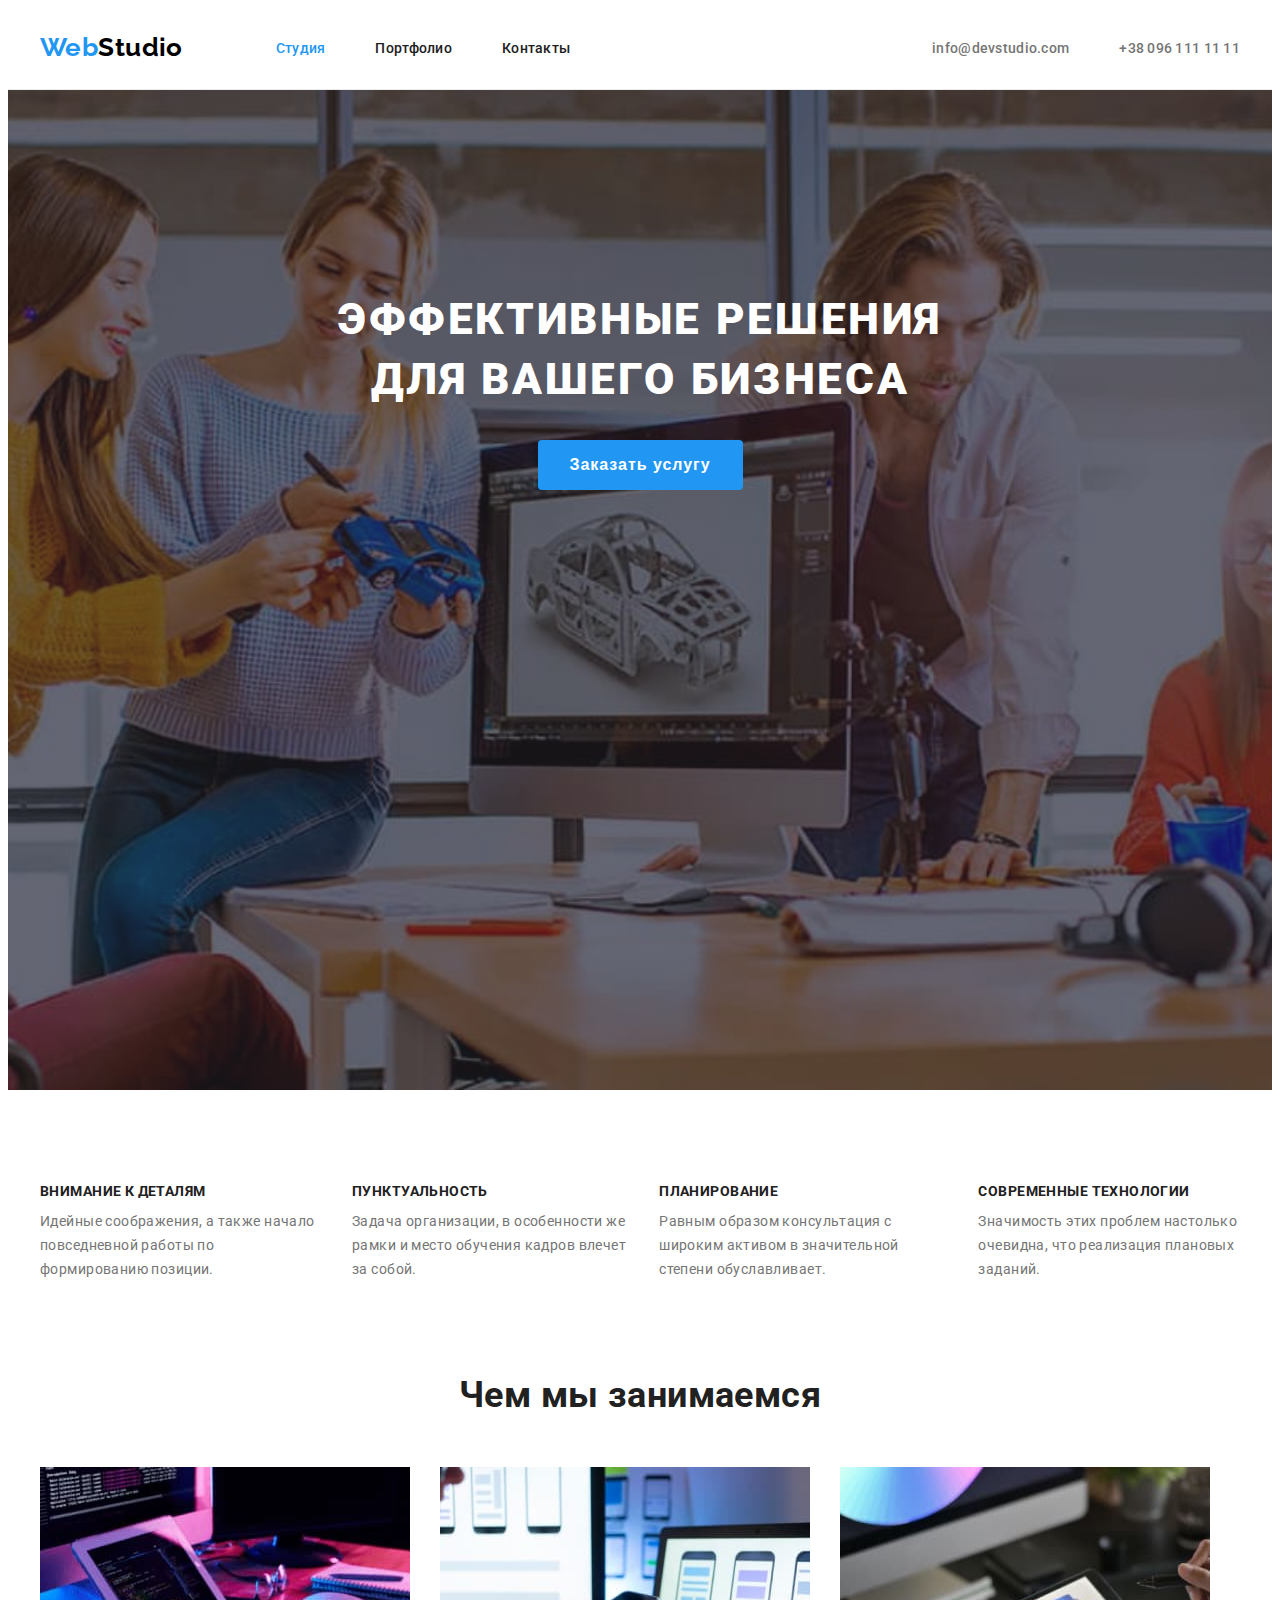
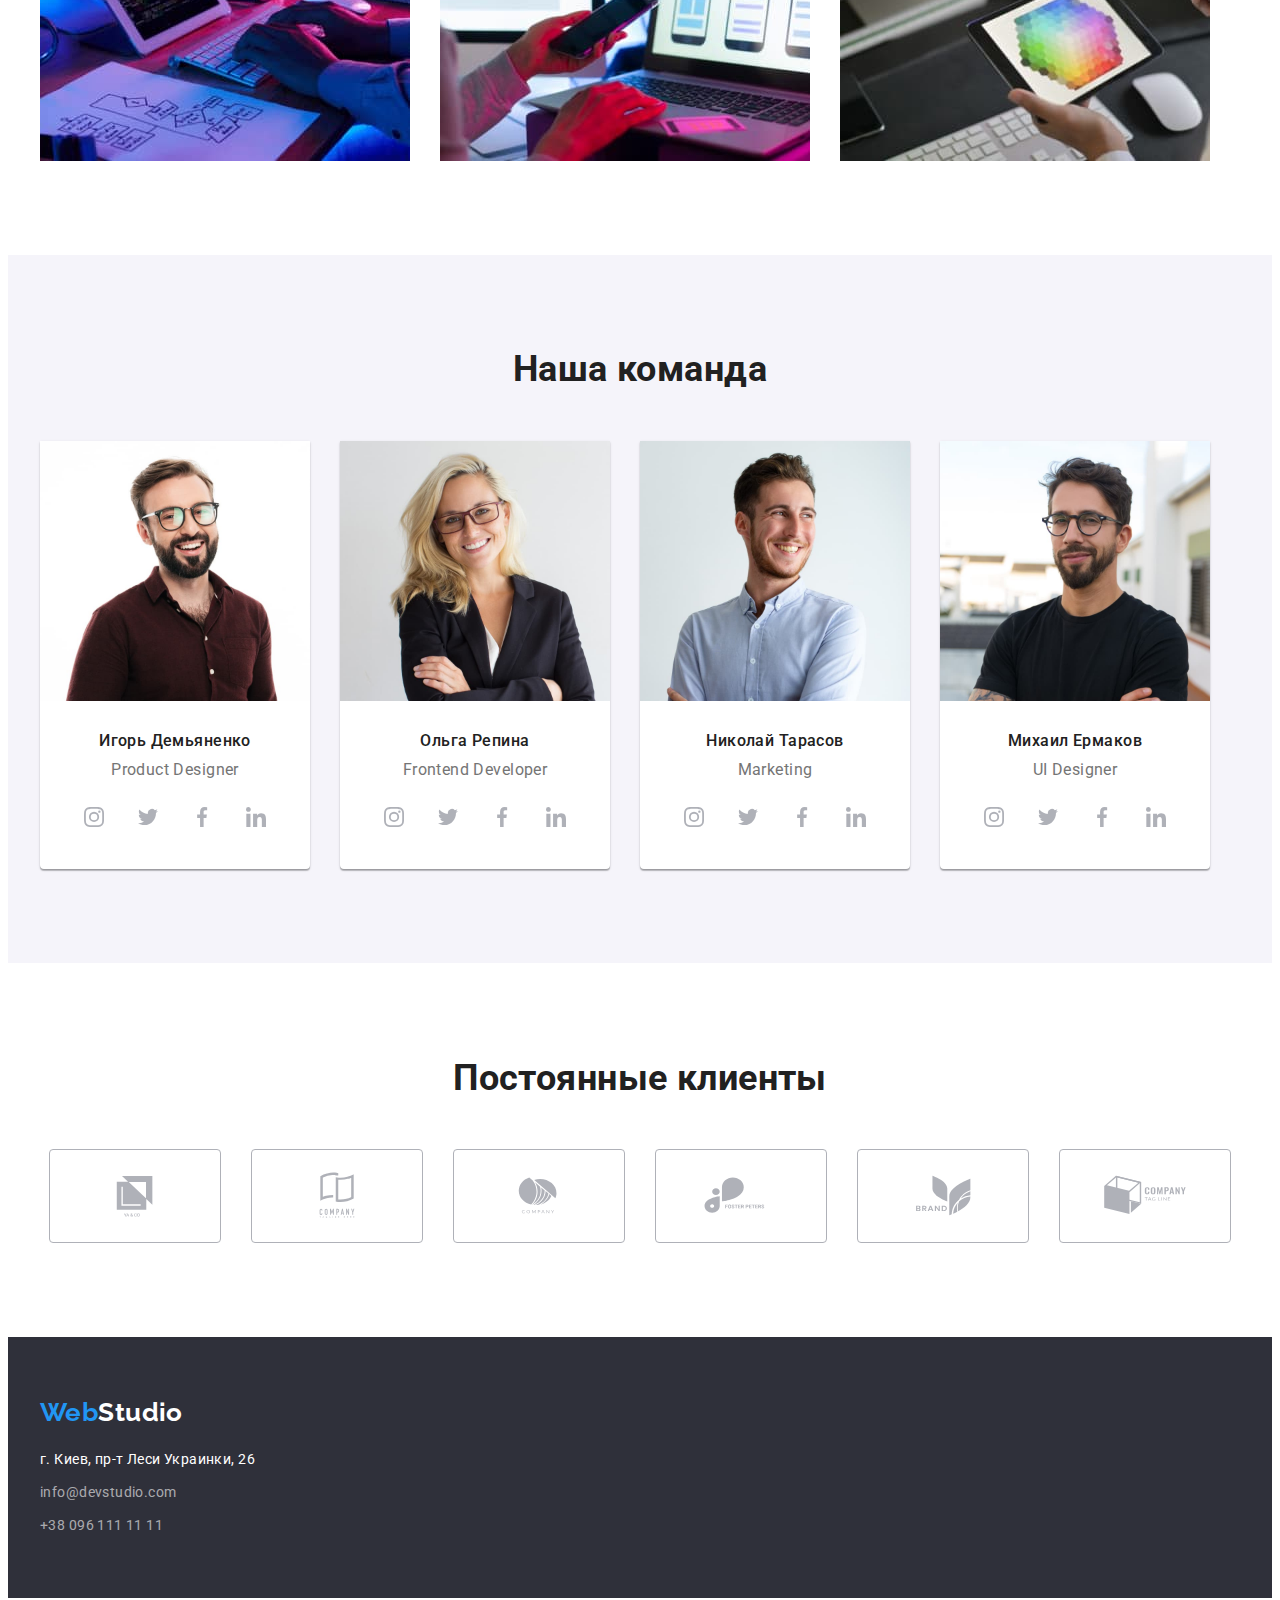
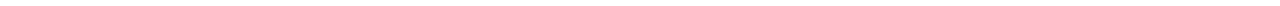
==== index.html @ 67df84fe "+clients" ====
<!DOCTYPE html>
<html lang="ru">
	<head>
		<meta charset="UTF-8" />
		<meta http-equiv="X-UA-Compatible" content="IE=edge" />
		<meta name="viewport" content="width=device-width, initial-scale=1.0" />
		<title>Студия</title>
		<link rel="preconnect" href="https://fonts.googleapis.com" />
		<link rel="preconnect" href="https://fonts.gstatic.com" crossorigin />
		<link
			href="https://fonts.googleapis.com/css2?family=Raleway:wght@700&family=Roboto:wght@400;500;700;900&display=swap"
			rel="stylesheet"
		/>
		<link
			rel="stylesheet"
			href="https://cdnjs.cloudflare.com/ajax/libs/modern-normalize/1.1.0/modern-normalize.min.css"
			integrity="sha512-wpPYUAdjBVSE4KJnH1VR1HeZfpl1ub8YT/NKx4PuQ5NmX2tKuGu6U/JRp5y+Y8XG2tV+wKQpNHVUX03MfMFn9Q=="
			crossorigin="anonymous"
			referrerpolicy="no-referrer"
		/>
		<link rel="stylesheet" href="./css/styles.css" />
	</head>
	<body>
		<!-- шапка -->
		<header class="page-header">
			<div class="container">
				<nav class="page-navigation">
					<a href="./index.html" class="logo" lang="en">Web<span class="color-black">Studio</span></a>
					<ul class="site-nav list">
						<li><a class="current" href="./index.html">Студия</a></li>
						<li><a href="./portfolio.html">Портфолио</a></li>
						<li><a href="">Контакты</a></li>
					</ul>
				</nav>
				<ul class="auth-nav list">
					<li class="header-mail"><a href="maito:info@devstudio.com">info@devstudio.com</a></li>
					<li class="header-tel"><a href="tel:+380961111111">+38 096 111 11 11</a></li>
				</ul>
			</div>
		</header>

		<main>
			<!-- герой -->
			<section class="banner">
				<div class="container">
					<h1 class="banner-title">Эффективные решения для вашего бизнеса</h1>
					<button type="button" class="main-button">Заказать услугу</button>
				</div>
			</section>
			<!-- особенности -->
			<section class="peculiarities">
				<div class="container">
					<h2 class="visually-hidden">Особенности</h2>
					<ul class="pec-list list">
						<li>
							<h3 class="pec-list-title">Внимание к деталям</h3>
							<p class="pec-list-text">
								Идейные соображения, а также начало повседневной работы по формированию позиции.
							</p>
						</li>
						<li>
							<h3 class="pec-list-title">Пунктуальность</h3>
							<p class="pec-list-text">
								Задача организации, в особенности же рамки и место обучения кадров влечет за собой.
							</p>
						</li>
						<li>
							<h3 class="pec-list-title">Планирование</h3>
							<p class="pec-list-text">
								Равным образом консультация с широким активом в значительной степени обуславливает.
							</p>
						</li>
						<li>
							<h3 class="pec-list-title">Современные технологии</h3>
							<p class="pec-list-text">Значимость этих проблем настолько очевидна, что реализация плановых заданий.</p>
						</li>
					</ul>
				</div>
			</section>
			<!-- чем мы занимаемся -->
			<section class="doing">
				<div class="container">
					<h2 class="doing-title">Чем мы занимаемся</h2>
					<ul class="doig-list list">
						<li>
							<img src="./images/box1.jpg" alt="написание кода" width="370" />
						</li>
						<li>
							<img src="./images/box2.jpg" alt="адаптивный дизайн" width="370" />
						</li>
						<li>
							<img src="./images/box3.jpg" alt="цветовая палитра" width="370" />
						</li>
					</ul>
				</div>
			</section>
			<!-- наша команда -->
			<section class="team section">
				<div class="container">
					<h2 class="team-title">Наша команда</h2>
					<ul class="team-list list">
						<li class="team-card">
							<img class="team-photo" src="./images/photo1.jpg" alt="Игорь Демьяненко" width="270" height="260" />
							<div class="team-desk">
								<h3 class="card-title">Игорь Демьяненко</h3>
								<p class="card-text" lang="en">Product Designer</p>
								<ul class="team-contacts list">
									<li class="team-contacts-item">
										<a href="" class="team-contacts-link link">
											<svg class="team-contacts-icon" width="20" height="20">
												<use href="./images/symbol-defs.svg#icon-instagram"></use>
											</svg>
										</a>
									</li>
									<li class="team-contacts-item">
										<a href="" class="team-contacts-link link">
											<svg class="team-contacts-icon" width="20" height="20">
												<use href="./images/symbol-defs.svg#icon-twitter"></use>
											</svg>
										</a>
									</li>
									<li class="team-contacts-item">
										<a href="" class="team-contacts-link link">
											<svg class="team-contacts-icon" width="20" height="20">
												<use href="./images/symbol-defs.svg#icon-facebook"></use>
											</svg>
										</a>
									</li>
									<li class="team-contacts-item">
										<a href="" class="team-contacts-link link">
											<svg class="team-contacts-icon" width="20" height="20">
												<use href="./images/symbol-defs.svg#icon-linkedin"></use>
											</svg>
										</a>
									</li>
								</ul>
							</div>
						</li>
						<li class="team-card">
							<img class="team-photo" src="./images/photo2.jpg" alt="Ольга Репина" width="270" height="260" />
							<div class="team-desk">
								<h3 class="card-title">Ольга Репина</h3>
								<p class="card-text" lang="en">Frontend Developer</p>
								<ul class="team-contacts list">
									<li class="team-contacts-item">
										<a href="" class="team-contacts-link link">
											<svg class="team-contacts-icon" width="20" height="20">
												<use href="./images/symbol-defs.svg#icon-instagram"></use>
											</svg>
										</a>
									</li>
									<li class="team-contacts-item">
										<a href="" class="team-contacts-link link">
											<svg class="team-contacts-icon" width="20" height="20">
												<use href="./images/symbol-defs.svg#icon-twitter"></use>
											</svg>
										</a>
									</li>
									<li class="team-contacts-item">
										<a href="" class="team-contacts-link link">
											<svg class="team-contacts-icon" width="20" height="20">
												<use href="./images/symbol-defs.svg#icon-facebook"></use>
											</svg>
										</a>
									</li>
									<li class="team-contacts-item">
										<a href="" class="team-contacts-link link">
											<svg class="team-contacts-icon" width="20" height="20">
												<use href="./images/symbol-defs.svg#icon-linkedin"></use>
											</svg>
										</a>
									</li>
								</ul>
							</div>
						</li>
						<li class="team-card">
							<img class="team-photo" src="./images/photo3.jpg" alt="Николай Тарасов" width="270" height="260" />
							<div class="team-desk">
								<h3 class="card-title">Николай Тарасов</h3>
								<p class="card-text" lang="en">Marketing</p>
								<ul class="team-contacts list">
									<li class="team-contacts-item">
										<a href="" class="team-contacts-link link">
											<svg class="team-contacts-icon" width="20" height="20">
												<use href="./images/symbol-defs.svg#icon-instagram"></use>
											</svg>
										</a>
									</li>
									<li class="team-contacts-item">
										<a href="" class="team-contacts-link link">
											<svg class="team-contacts-icon" width="20" height="20">
												<use href="./images/symbol-defs.svg#icon-twitter"></use>
											</svg>
										</a>
									</li>
									<li class="team-contacts-item">
										<a href="" class="team-contacts-link link">
											<svg class="team-contacts-icon" width="20" height="20">
												<use href="./images/symbol-defs.svg#icon-facebook"></use>
											</svg>
										</a>
									</li>
									<li class="team-contacts-item">
										<a href="" class="team-contacts-link link">
											<svg class="team-contacts-icon" width="20" height="20">
												<use href="./images/symbol-defs.svg#icon-linkedin"></use>
											</svg>
										</a>
									</li>
								</ul>
							</div>
						</li>
						<li class="team-card">
							<img class="team-photo" src="./images/photo4.jpg" alt="Михаил Ермаков" width="270" height="260" />
							<div class="team-desk">
								<h3 class="card-title">Михаил Ермаков</h3>
								<p class="card-text" lang="en">UI Designer</p>
								<ul class="team-contacts list">
									<li class="team-contacts-item">
										<a href="" class="team-contacts-link link">
											<svg class="team-contacts-icon" width="20" height="20">
												<use href="./images/symbol-defs.svg#icon-instagram"></use>
											</svg>
										</a>
									</li>
									<li class="team-contacts-item">
										<a href="" class="team-contacts-link link">
											<svg class="team-contacts-icon" width="20" height="20">
												<use href="./images/symbol-defs.svg#icon-twitter"></use>
											</svg>
										</a>
									</li>
									<li class="team-contacts-item">
										<a href="" class="team-contacts-link link">
											<svg class="team-contacts-icon" width="20" height="20">
												<use href="./images/symbol-defs.svg#icon-facebook"></use>
											</svg>
										</a>
									</li>
									<li class="team-contacts-item">
										<a href="" class="team-contacts-link link">
											<svg class="team-contacts-icon" width="20" height="20">
												<use href="./images/symbol-defs.svg#icon-linkedin"></use>
											</svg>
										</a>
									</li>
								</ul>
							</div>
						</li>
					</ul>
				</div>
			</section>
			<!-- -------------------ПОСТОЯННЫЕ КЛИЕНТЫ------------ -->
			<section class="clients section">
				<div class="container">
					<h2 class="clients-title">Постоянные клиенты</h2>
					<ul class="clients-list list">
						<li class="clients-list-item">
							<a href="" class="clients-logo-link link">
								<svg class="clients-logo-icon" width="170" height="92">
									<use href="./images/symbol-defs.svg#icon-Logo-1"></use>
								</svg>
							</a>
						</li>
						<li class="clients-list-item">
							<a href="" class="clients-logo-link link">
								<svg class="clients-logo-icon" width="170" height="92">
									<use href="./images/symbol-defs.svg#icon-Logo-2"></use>
								</svg>
							</a>
						</li>
						<li class="clients-list-item">
							<a href="" class="clients-logo-link link">
								<svg class="clients-logo-icon" width="170" height="92">
									<use href="./images/symbol-defs.svg#icon-Logo-3"></use>
								</svg>
							</a>
						</li>
						<li class="clients-list-item">
							<a href="" class="clients-logo-link link">
								<svg class="clients-logo-icon" width="170" height="92">
									<use href="./images/symbol-defs.svg#icon-Logo-4"></use>
								</svg>
							</a>
						</li>
						<li class="clients-list-item">
							<a href="" class="clients-logo-link link">
								<svg class="clients-logo-icon" width="170" height="92">
									<use href="./images/symbol-defs.svg#icon-Logo-5"></use>
								</svg>
							</a>
						</li>
						<li class="clients-list-item">
							<a href="" class="clients-logo-link link">
								<svg class="clients-logo-icon" width="170" height="92">
									<use href="./images/symbol-defs.svg#icon-Logo-6"></use>
								</svg>
							</a>
						</li>
					</ul>
				</div>
			</section>
		</main>
		<!-- футер -->
		<footer class="footer">
			<div class="container">
				<a href="./index.html" class="logo-footer" lang="en">Web<span class="color-white">Studio</span></a>
				<address class="adress">
					<ul class="adress-list list">
						<li class="adress-item">
							<a
								class="adr"
								href="https://goo.gl/maps/PPRMC6hqxbuYSdS69"
								target="_blank"
								rel="noreferrer noopener nofollow"
								>г. Киев, пр-т Леси Украинки, 26</a
							>
						</li>
						<li class="adress-item"><a class="mail" href="maito:info@devstudio.com">info@devstudio.com</a></li>
						<li class="adress-item"><a class="tel" href="tel:+380961111111">+38 096 111 11 11</a></li>
					</ul>
				</address>
			</div>
		</footer>
	</body>
</html>
---- css/styles.css ----
:root {
	--main-title-color: #fff;
	--accent-color: #2196f3;
	--color-titles: #212121;
	--color-text: #757575;
	--color-fon: #f5f4fa;
	--color-fon-banner:#C4C4C4;
	--color-black: #000;
	--main-button-accent: #188ce8;
	--contacts-in-footer: rgba(255, 255, 255, 0.6);
	--color-border: #EEEEEE;
	--color-header-line: #ECECEC;
	--color-gradient-hero: rgba(47, 48, 58, 0.4);
	--color-soc-icons: #AFB1B8;
	--card-set-gap: 30px;
}

body {
	font-family: "Roboto", sans-serif;
	background-color: var(--main-title-color);
	font-size: 14px;
	letter-spacing: 0.03em;
	color: var(--color-titles);
}
h1,
h2,
h3,
h4,
h5,
h6,
p {
	margin: 0;
}
a {
	text-decoration: none;
}
li {
	list-style: none;
}
img {
	display: block;
	max-width: 100%;
	height: auto;
}
button {
	display: block;
	margin: 0 auto;
	cursor: pointer;
	border: none;
	border-radius: 4px;
}
.section {
	padding-top: 94px;
	padding-bottom: 94px;
}
.list {
	padding: 0;
	margin: 0;
	list-style: none;
}
.link {
	text-decoration: none;
}
.container {
	width: 1200px;
	padding-left: 15px;
	padding-right: 15px;
	margin: 0 auto;
}
/* --------------------------ШАПКА------------------------ */
.page-header {
	
	background-color: var(--main-title-color);
	border-bottom: 1px solid var(--color-header-line)
}
.page-header .container {
	display: flex;
	align-items: center;
	
}
.page-navigation {
	display: flex;
}

.logo {
	font-family: "Raleway", sans-serif;
	font-style: normal;
	font-weight: 700;
	font-size: 26px;
	line-height: 1.19;
	color: var(--accent-color);
	padding-top: 24px;
	padding-bottom: 25px;
	margin-right: 93px;
}
.color-black {
	color: var(--color-black);
}
.site-nav a:hover,
.auth-nav a:hover,
.site-nav a:focus,
.auth-nav a:focus {
	cursor: pointer;
	color: var(--accent-color);
}
.site-nav a {
	font-weight: 500;
	line-height: 1.14;
	letter-spacing: 0.02em;
	color: var(--color-titles);
}
.site-nav .current {
	color: var(--accent-color);
}
.auth-nav a {
	font-weight: 500;
	line-height: 1.14;
	letter-spacing: 0.02em;
	color: var(--color-text);
	
}

.site-nav {
	display: flex;
	padding-top: 32px;
	padding-bottom: 32px;
	margin: 0 auto;
	gap: 50px;
}
.auth-nav {
	display: flex;
	margin-left: auto;
	gap: 50px;
}


/* ----------------------ГЕРОЙ------------------------ */
.banner {
	background-color: var(--color-fon-banner);
	padding-top: 200px;
	padding-bottom: 200px;
	height: 600px;
	max-width: 1600px;
	margin-left: auto;
	margin-right: auto;
	background-image: linear-gradient(
		var(--color-gradient-hero),
		var(--color-gradient-hero)
	),
	url(../images/hero.jpg);
	background-repeat: no-repeat;
	background-position: center;
	background-size: cover;
}
.banner-title {
	margin-top: 0;
	margin-bottom: 30px;
	margin-left: auto;
	margin-right: auto;
	font-weight: 900;
	font-size: 44px;
	line-height: 1.36;
	text-align: center;
	letter-spacing: 0.06em;
	text-transform: uppercase;
	color: var(--main-title-color);
	max-width: 696px;

	
}
.main-button {
	
	font-weight: 700;
	font-size: 16px;
	line-height: 1.88;
	display: flex;
	align-items: center;
	padding: 10px 32px;
	cursor: pointer;
	letter-spacing: 0.06em;
	color: var(--main-title-color);
	background-color: var(--accent-color);
	border-radius: 4px;
	
	margin-left: auto;
	margin-right: auto;
}
.main-button:hover,
.main-button:focus {
	color: var(--main-title-color);
	background-color: var(--main-button-accent);
}

/* ----------------------------------ОСОБЕННОСТИ-------------------- */
.peculiarities {
	padding-top: 94px;
	padding-bottom: 94px;
}
.visually-hidden {
	position: absolute;
	width: 1px;
	height: 1px;
	margin: -1px;
	border: 0;
	padding: 0;
	white-space: nowrap;
	clip-path: inset(100%);
	clip: rect(0 0 0 0);
	overflow: hidden;
}
.pec-list {
	display: flex;
	gap: 30px;
	background-color: var(--main-title-color);
}
.pec-list-title {
	font-weight: 700;
	font-size: 14px;
	line-height: 1.14;
	text-transform: uppercase;
	color: var(--color-titles);
	margin-top: 0;
	margin-bottom: 10px;
}
.pec-list-text {
	font-weight: 400;
	line-height: 1.7;
	color:var(--color-text);
}

/* ---------------ЧЕМ МЫ ЗАНИМАЕСЯ------------------ */


.doing {
	background-color: var(--main-title-color);
	padding-bottom: 94px;
}
.doing-title {
	
	margin-bottom: 50px;
}
.doing-title,
.team-title {
	font-weight: 700;
	font-size: 36px;
	line-height: 1.16;
	text-align: center;
	color: var(--color-titles);
}
.doig-list {
	display: flex;
	gap: 30px;
}


/* -------------------НАША КОМАНДА------------------------------ */
.team {
	background-color: var(--color-fon);
	
}
.team-title {
	
	margin-bottom: 50px;
}
.team-list {
	display: flex;
	gap: 30px;
}
.team-card {
	background-color: var(--main-title-color);
	box-shadow: 0px 1px 3px rgba(0, 0, 0, 0.12), 0px 1px 1px rgba(0, 0, 0, 0.14), 0px 2px 1px rgba(0, 0, 0, 0.2);
	border-radius: 0px 0px 4px 4px;
}

.team-desk {
	text-align: center;
	padding: 30px 0;
}
.card-title {
	margin-bottom: 10px;	
	font-weight: 500;
	font-size: 16px;
	line-height: 1.2;
	color: var(--color-titles);
}
.card-text {
	
	font-weight: 400;
	font-size: 16px;
	line-height: 1.2;
	color: var(--color-text);
	margin-bottom: 16px;
}
.team-contacts {
	display: flex;
	justify-content: center;
	gap: 10px;
}
.team-contacts-link {
	width: 44px;
	height: 44px;
	border-radius: 50%;
	background-color: var(--main-title-color);
	display: flex;
	align-items: center;
	justify-content: center;
	color: var(--color-soc-icons);
}
.team-contacts-icon {
	fill: currentColor;
}
.team-contacts-link:hover,
.team-contacts-link:focus {
	background-color: var(--accent-color);
	color: var(--main-title-color);
}

/* -------------------------------КЛИЕНТЫ---------------------- */
.clients-title {
	margin-bottom: 50px;	
	font-weight: 700;
	font-size: 36px;
	line-height: 42px;
	text-align: center;
	color: var(--color-titles);
}
.clients-list{
	display: flex;
	justify-content: center;
	gap: 30px;
}
.clients-logo-link {
	width: 170px;
	height: 92px;
	border: 1px solid var(--color-soc-icons);
	border-radius: 4px;	
	display: flex;
	align-items: center;
	justify-content: center;
	color: var(--color-soc-icons);
}
.clients-logo-icon {
	fill: currentColor;
}
.clients-logo-link:hover,
.clients-logo-link:focus {
	border: 1px solid var(--accent-color);
	border-radius: 4px;
	color: var(--accent-color);
}
/* ---------------------------------ПОДВАЛ------------------------------ */
.footer {
	background-color: #2F303A;
	padding-top: 60px;
	padding-bottom: 60px;
}
.logo-footer {
	font-family: "Raleway", sans-serif;
	display: block;
	font-style: normal;
	font-weight: 700;
	font-size: 26px;
	line-height: 1.19;
	color: var(--accent-color);
	
	margin-bottom: 20px;
}
.color-white {
	color: var(--main-title-color);
}
.address {
	font-weight: 400;
	line-height: 1.7;
	font-style: normal;
}
address {
	font-style: normal;
}
.adress-item:not(:last-child) {
	margin-bottom: 9px;
}
.adr {
	color: var(--main-title-color);
	line-height: 1.71;
}
.mail,
.tel {
	color: var(--contacts-in-footer);
	line-height: 1.71;
}
address a:hover,
address a:focus {
	color: var(--accent-color);
}


/* -----------------------------ПОРТФОЛИО------------------------------- */
.portflio {
	background-color: var(--main-title-color);
	
}
.filters button {
	font-family: inherit;
	font-weight: 500;
	font-size: 16px;
	line-height: 1.6;
	letter-spacing: 0.03em;
	text-align: center;
	padding: 6px 22px;
	color: var(--color-titles);
	background-color: var(--color-fon);
	border-radius: 4px;
}
.filters button:hover,
.filters button:focus {
	color: var(--main-title-color);
	background-color: var(--accent-color);
}
.filters {
	display: flex;
	justify-content: center;
	padding-bottom: 16px;
	margin-bottom: 34px;
}
.filers-item:not(:last-child) {
	margin-right: 8px;
}
.filters-item {
	padding: 6px 22px;
	border: 1px solid var(--color-border);
}
.cards-list {
	display: flex;
	flex-wrap: wrap;
	margin-bottom: calc(-1 * var(--card-set-gap));
	margin-left: calc(-1 * var(--card-set-gap));
}
.cards-list > .cards-item {
	flex-basis: calc(100% / 3 - var(--card-set-gap));
	margin-bottom: var(--card-set-gap);
	margin-left: var(--card-set-gap);
	
}
.card-img {
}
.cads {
	font-weight: 700;
	font-size: 18px;
	line-height: 2;
	letter-spacing: 0.06em;
	color: var(--color-titles);
	margin-bottom: 4px;
}
.cards-text {
	font-weight: 400;
	font-size: 16px;
	line-height: 1.9;
	color: var(--color-text);
}
.card-content {
	padding: 20px 24px;
	border: 1px solid var(--color-border));
}
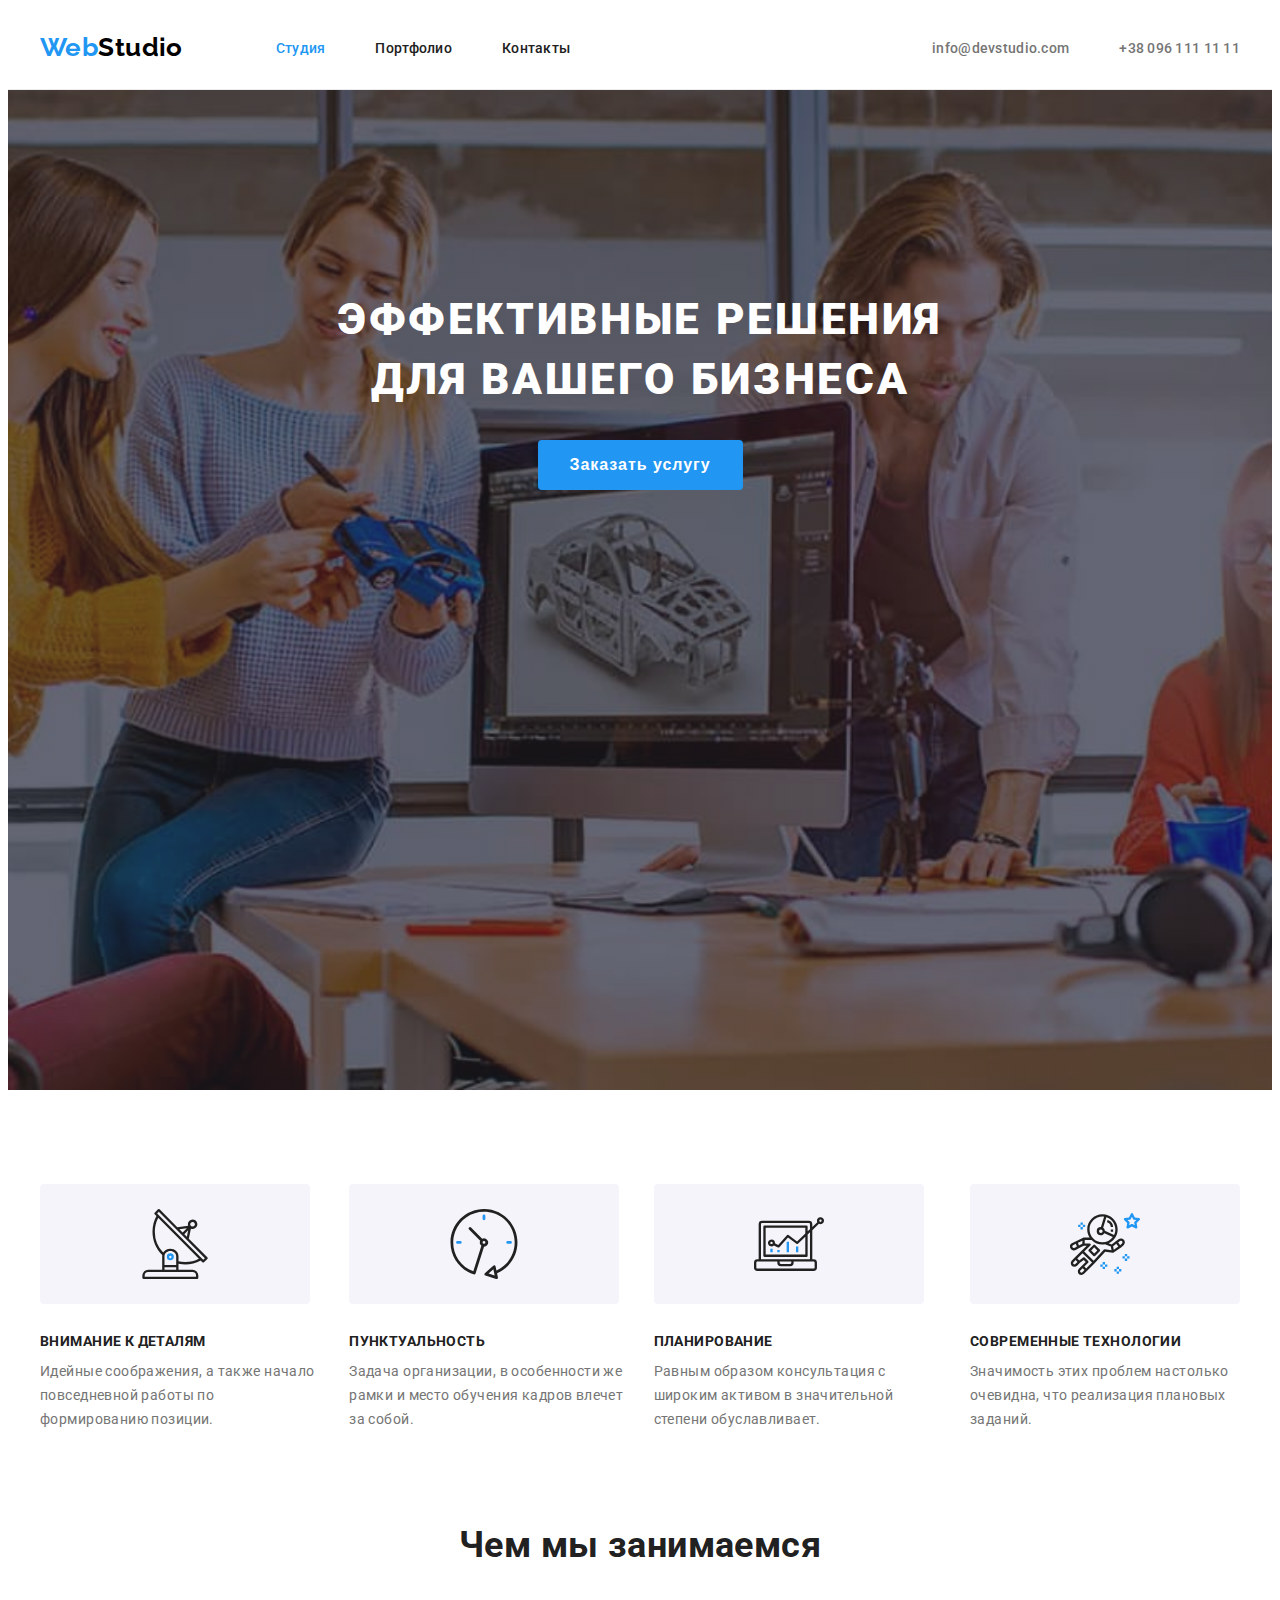
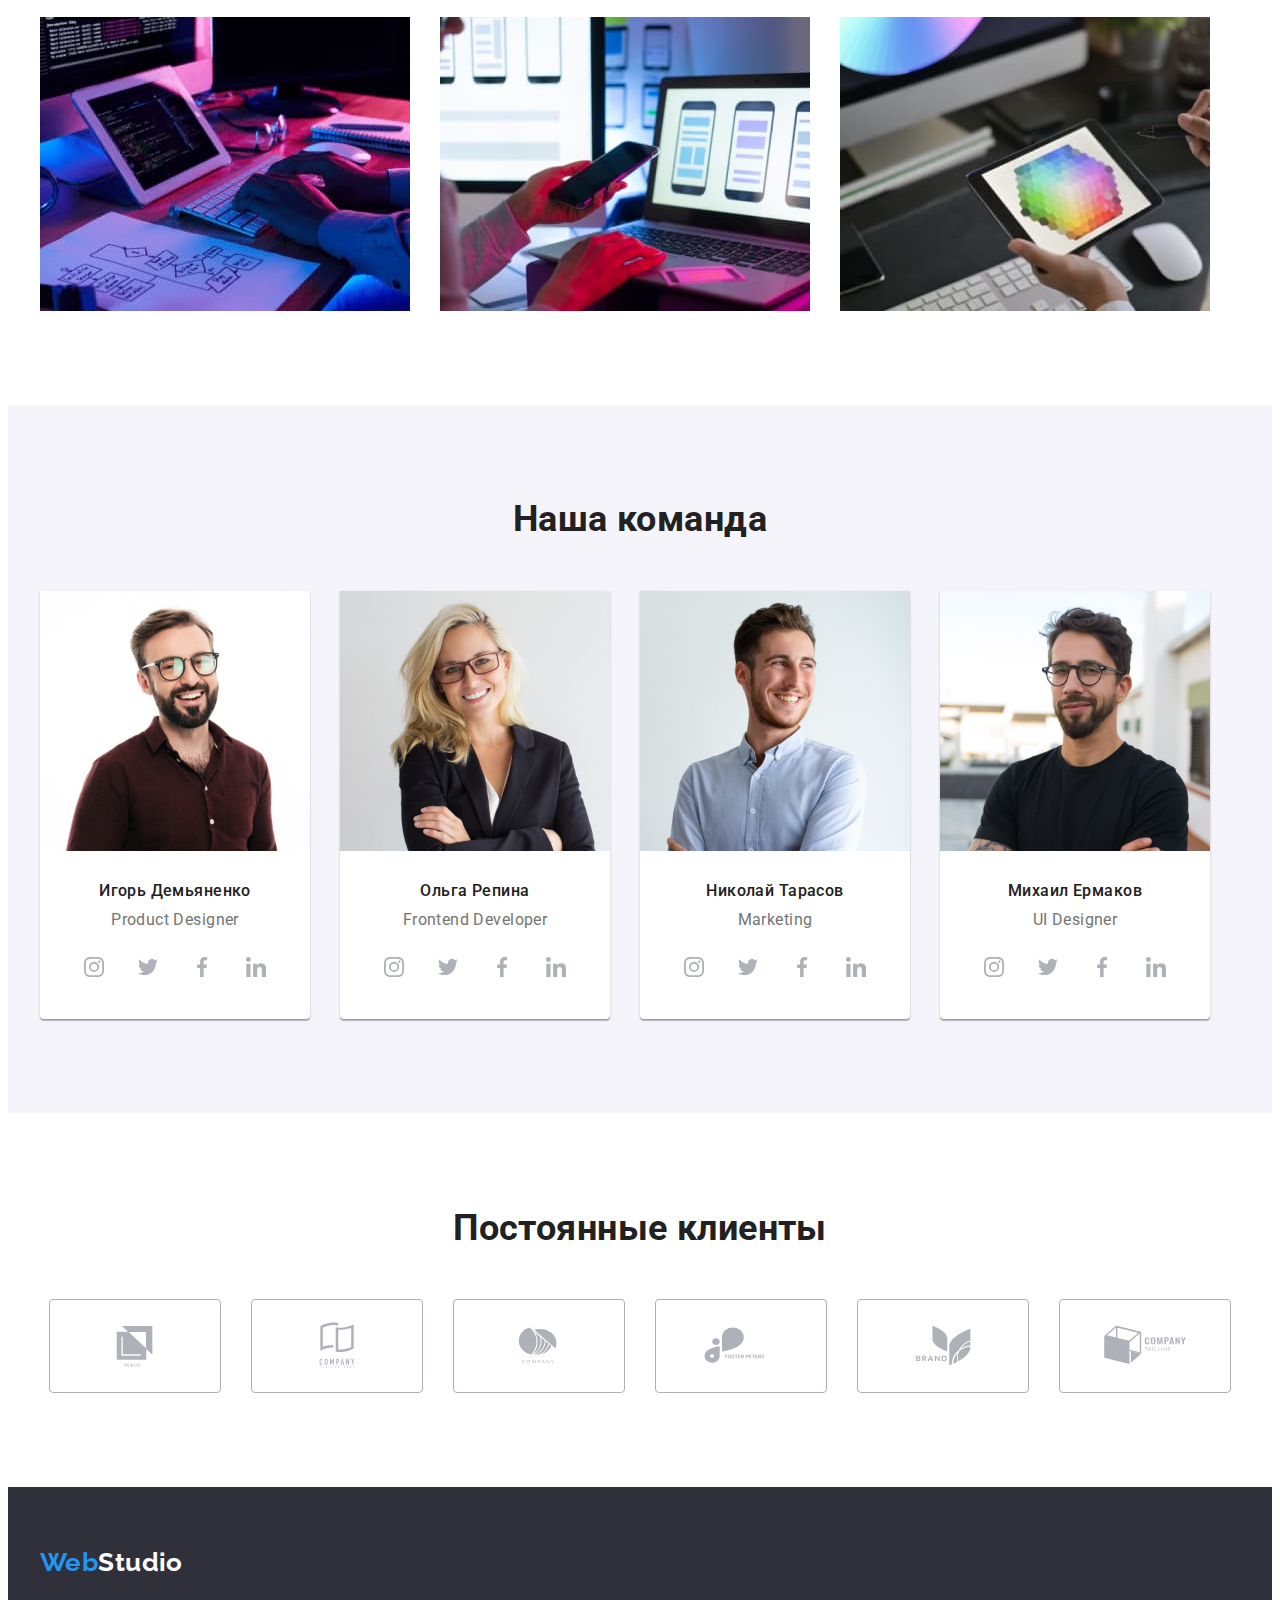
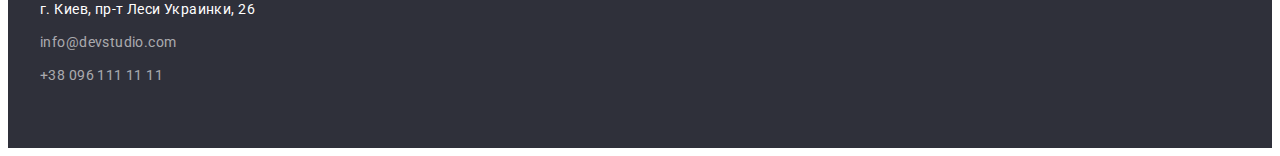
==== commit df487ef4: "+features" ====
--- a/index.html
+++ b/index.html
@@ -53,24 +53,44 @@
 					<h2 class="visually-hidden">Особенности</h2>
 					<ul class="pec-list list">
 						<li>
+							<div class="features-pic">
+								<svg class="feature-icon" width="70" height="70">
+									<use href="./images/symbol-defs.svg#icon-antenna"></use>
+								</svg>
+							</div>
 							<h3 class="pec-list-title">Внимание к деталям</h3>
 							<p class="pec-list-text">
 								Идейные соображения, а также начало повседневной работы по формированию позиции.
 							</p>
 						</li>
 						<li>
+							<div class="features-pic">
+								<svg class="feature-icon" width="70" height="70">
+									<use href="./images/symbol-defs.svg#icon-clock"></use>
+								</svg>
+							</div>
 							<h3 class="pec-list-title">Пунктуальность</h3>
 							<p class="pec-list-text">
 								Задача организации, в особенности же рамки и место обучения кадров влечет за собой.
 							</p>
 						</li>
 						<li>
+							<div class="features-pic">
+								<svg class="feature-icon" width="70" height="70">
+									<use href="./images/symbol-defs.svg#icon-diagram"></use>
+								</svg>
+							</div>
 							<h3 class="pec-list-title">Планирование</h3>
 							<p class="pec-list-text">
 								Равным образом консультация с широким активом в значительной степени обуславливает.
 							</p>
 						</li>
 						<li>
+							<div class="features-pic">
+								<svg class="feature-icon" width="70" height="70">
+									<use href="./images/symbol-defs.svg#icon-astronaut"></use>
+								</svg>
+							</div>
 							<h3 class="pec-list-title">Современные технологии</h3>
 							<p class="pec-list-text">Значимость этих проблем настолько очевидна, что реализация плановых заданий.</p>
 						</li>
--- a/css/styles.css
+++ b/css/styles.css
@@ -213,6 +213,16 @@
 	gap: 30px;
 	background-color: var(--main-title-color);
 }
+.features-pic {
+	width: 270px;
+	height: 120px;
+	background: var(--color-fon);
+	border-radius: 4px;
+	margin-bottom: 30px;
+	display: flex;
+	align-items: center;
+	justify-content: center;
+}
 .pec-list-title {
 	font-weight: 700;
 	font-size: 14px;
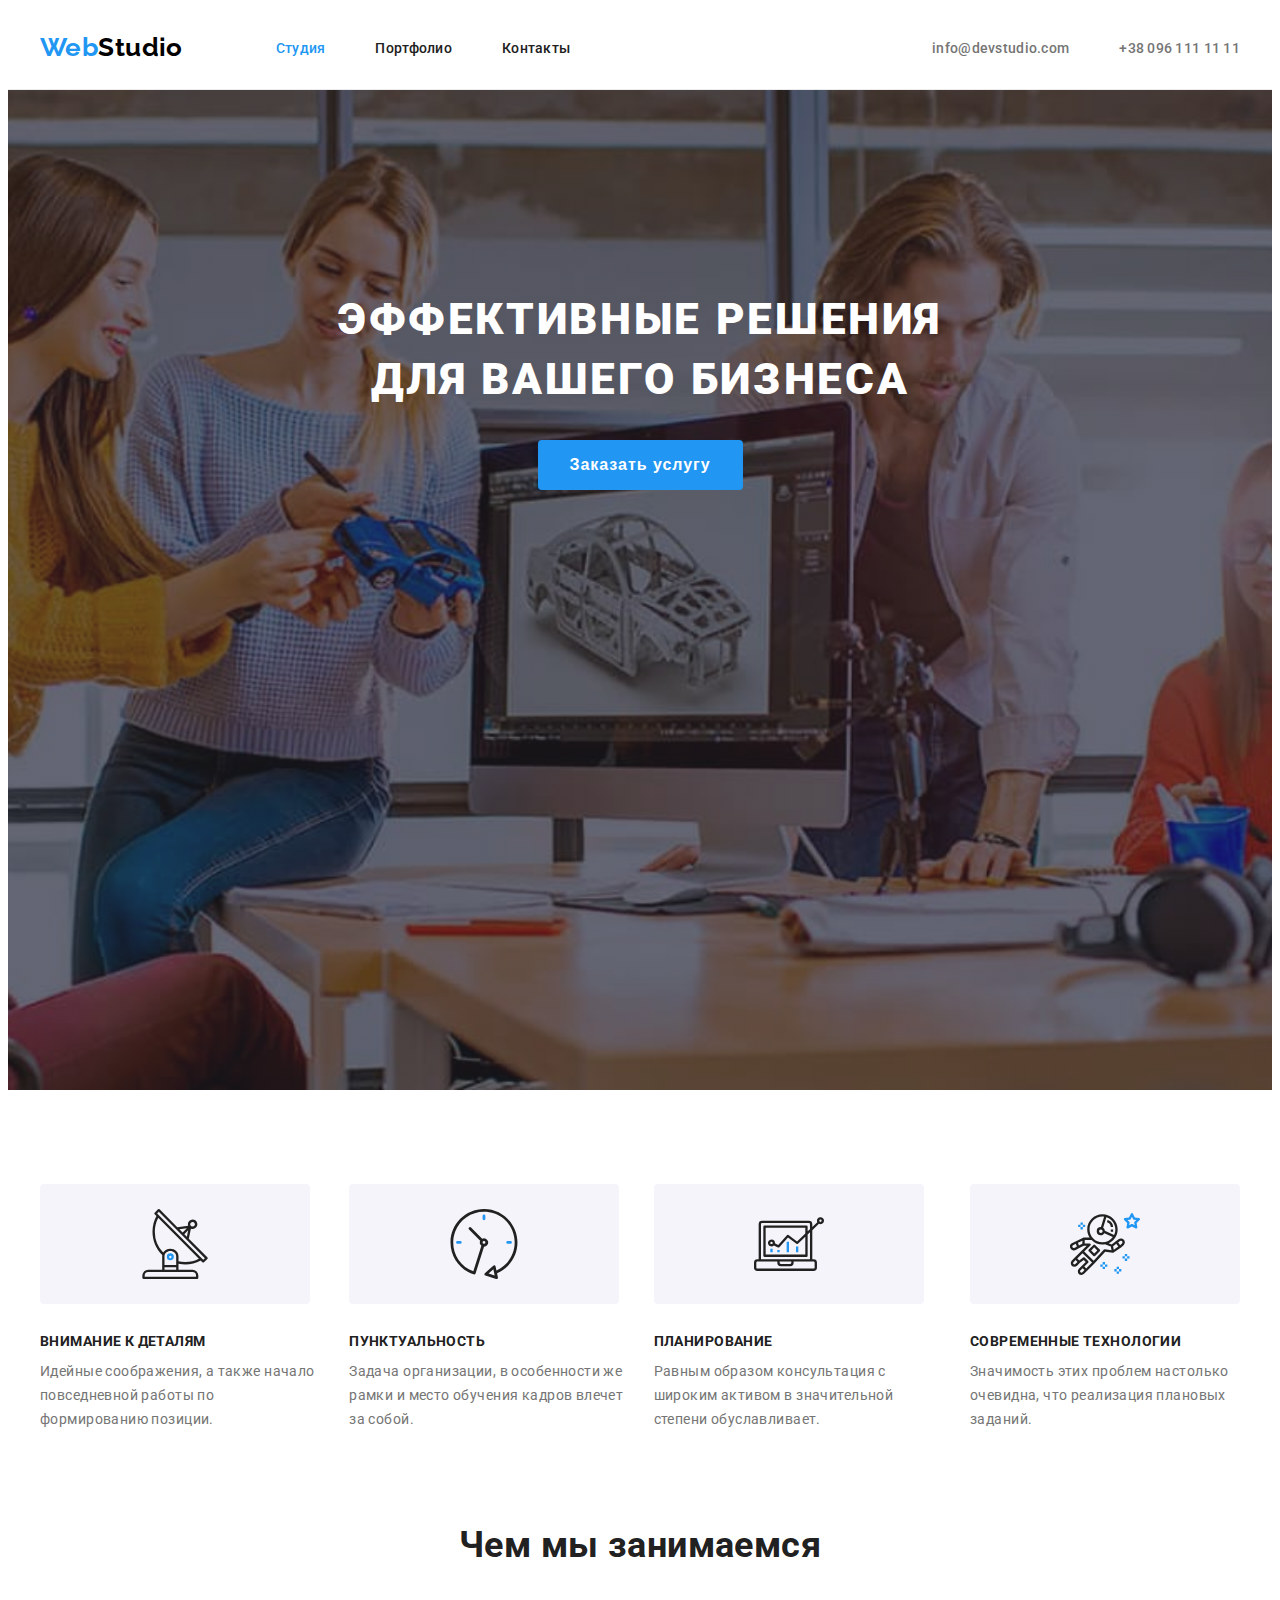
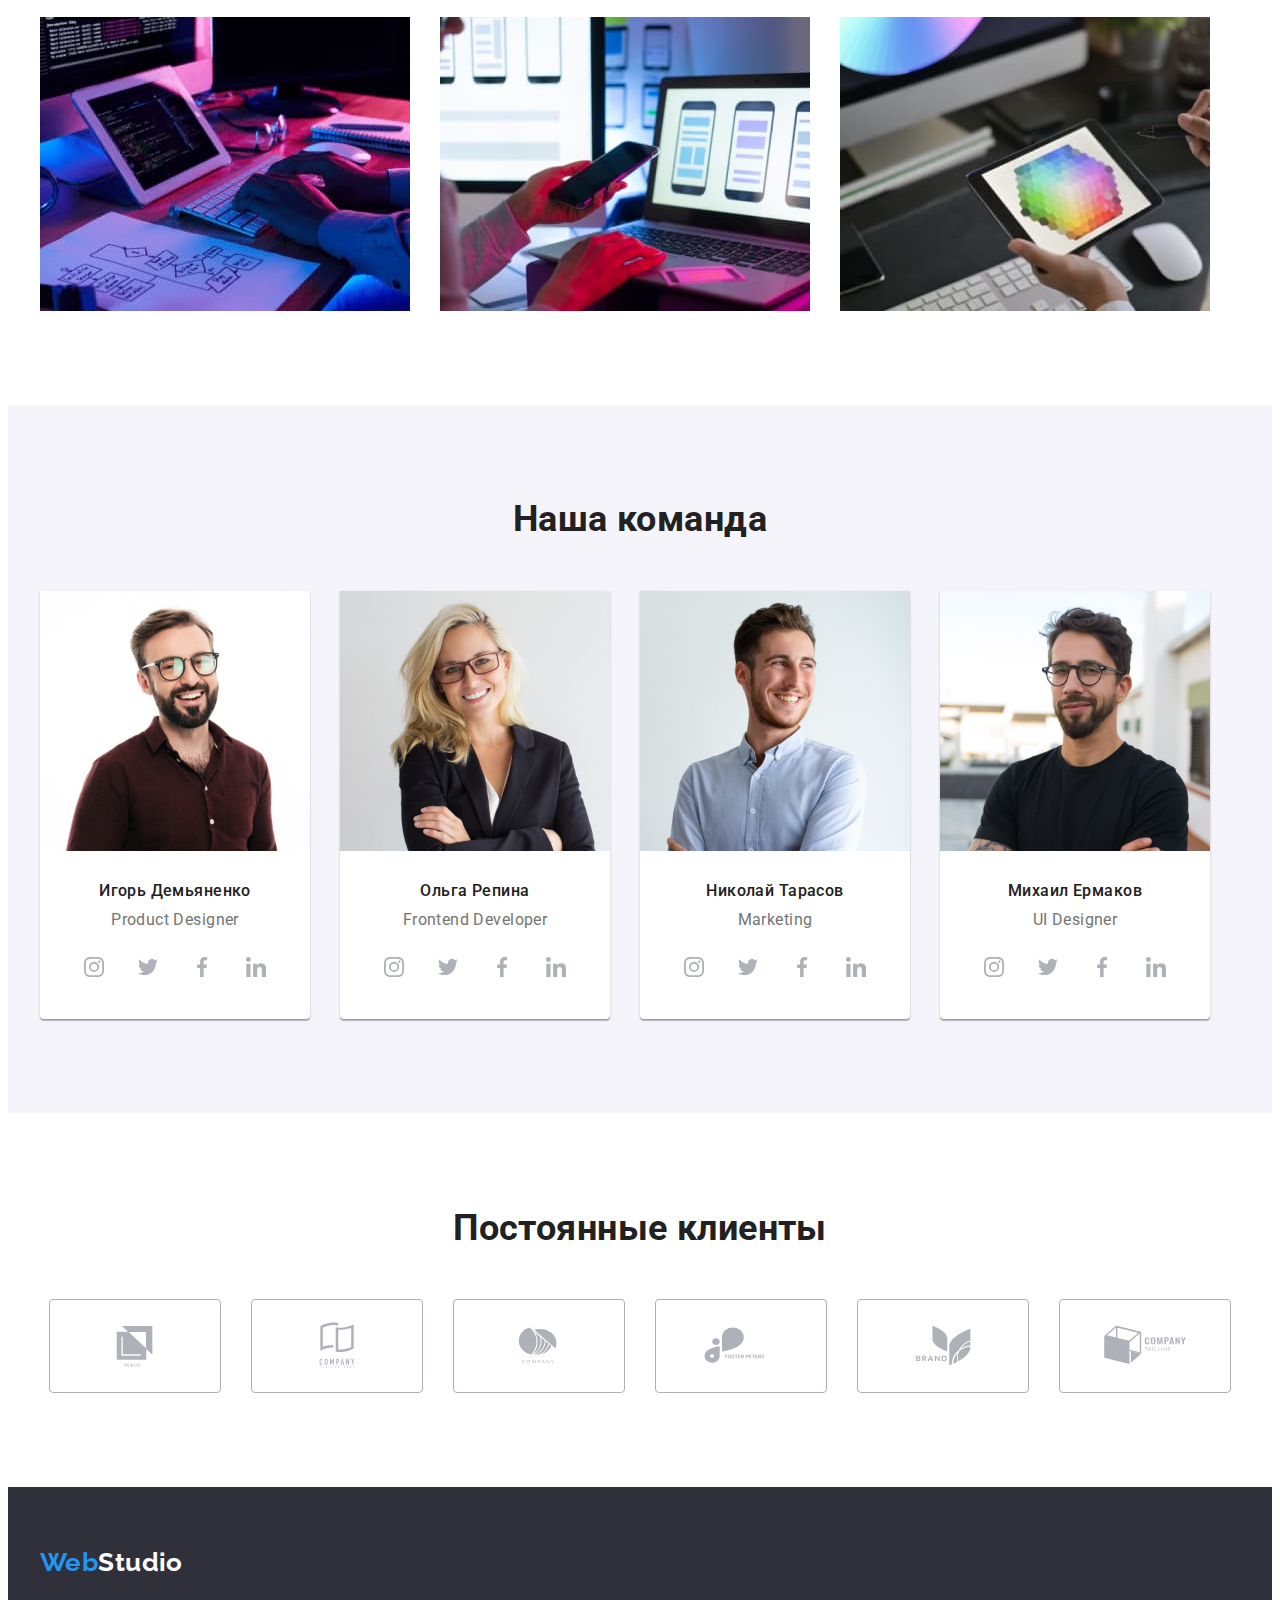
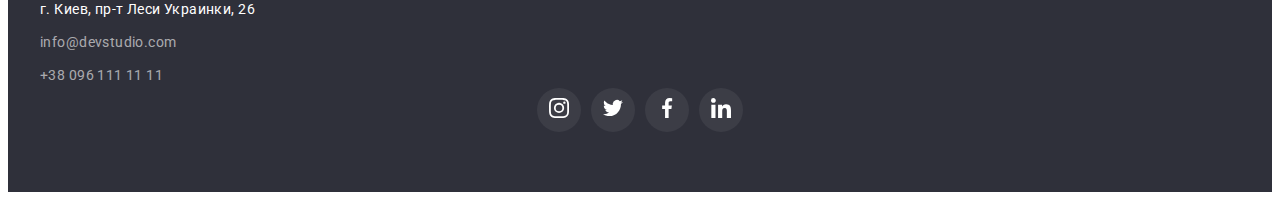
==== commit 1b0c6f62: "футер не до конца" ====
--- a/index.html
+++ b/index.html
@@ -339,6 +339,36 @@
 						<li class="adress-item"><a class="mail" href="maito:info@devstudio.com">info@devstudio.com</a></li>
 						<li class="adress-item"><a class="tel" href="tel:+380961111111">+38 096 111 11 11</a></li>
 					</ul>
+					<ul class="sotial-list list">
+						<li class="sotial-items">
+							<a href="" class="sotial-links link">
+								<svg class="social-icon" width="20" height="20">
+									<use href="./images/symbol-defs.svg#icon-instagram"></use>
+								</svg>
+							</a>
+						</li>
+						<li class="sotial-items">
+							<a href="" class="sotial-links link">
+								<svg class="social-icon" width="20" height="20">
+									<use href="./images/symbol-defs.svg#icon-twitter"></use>
+								</svg>
+							</a>
+						</li>
+						<li class="sotial-items">
+							<a href="" class="sotial-links link">
+								<svg class="social-icon" width="20" height="20">
+									<use href="./images/symbol-defs.svg#icon-facebook"></use>
+								</svg>
+							</a>
+						</li>
+						<li class="sotial-items">
+							<a href="" class="sotial-links link">
+								<svg class="social-icon" width="20" height="20">
+									<use href="./images/symbol-defs.svg#icon-linkedin"></use>
+								</svg>
+							</a>
+						</li>
+					</ul>
 				</address>
 			</div>
 		</footer>
--- a/css/styles.css
+++ b/css/styles.css
@@ -402,8 +402,27 @@
 address a:focus {
 	color: var(--accent-color);
 }
-
-
+.sotial-list {
+	display: flex;
+	justify-content: center;
+	gap: 10px;
+}
+.sotial-items {
+	width: 44px;
+	height: 44px;
+	border-radius: 50%;
+	background-color: #ffffff10;
+	display:flex;
+	align-items: center;
+	justify-content: center;
+}
+.sotial-links {
+	fill: var(--main-title-color);
+}
+.sotial-items:hover,
+.sotial-items:focus{
+	background-color: var(--accent-color);
+}
 /* -----------------------------ПОРТФОЛИО------------------------------- */
 .portflio {
 	background-color: var(--main-title-color);
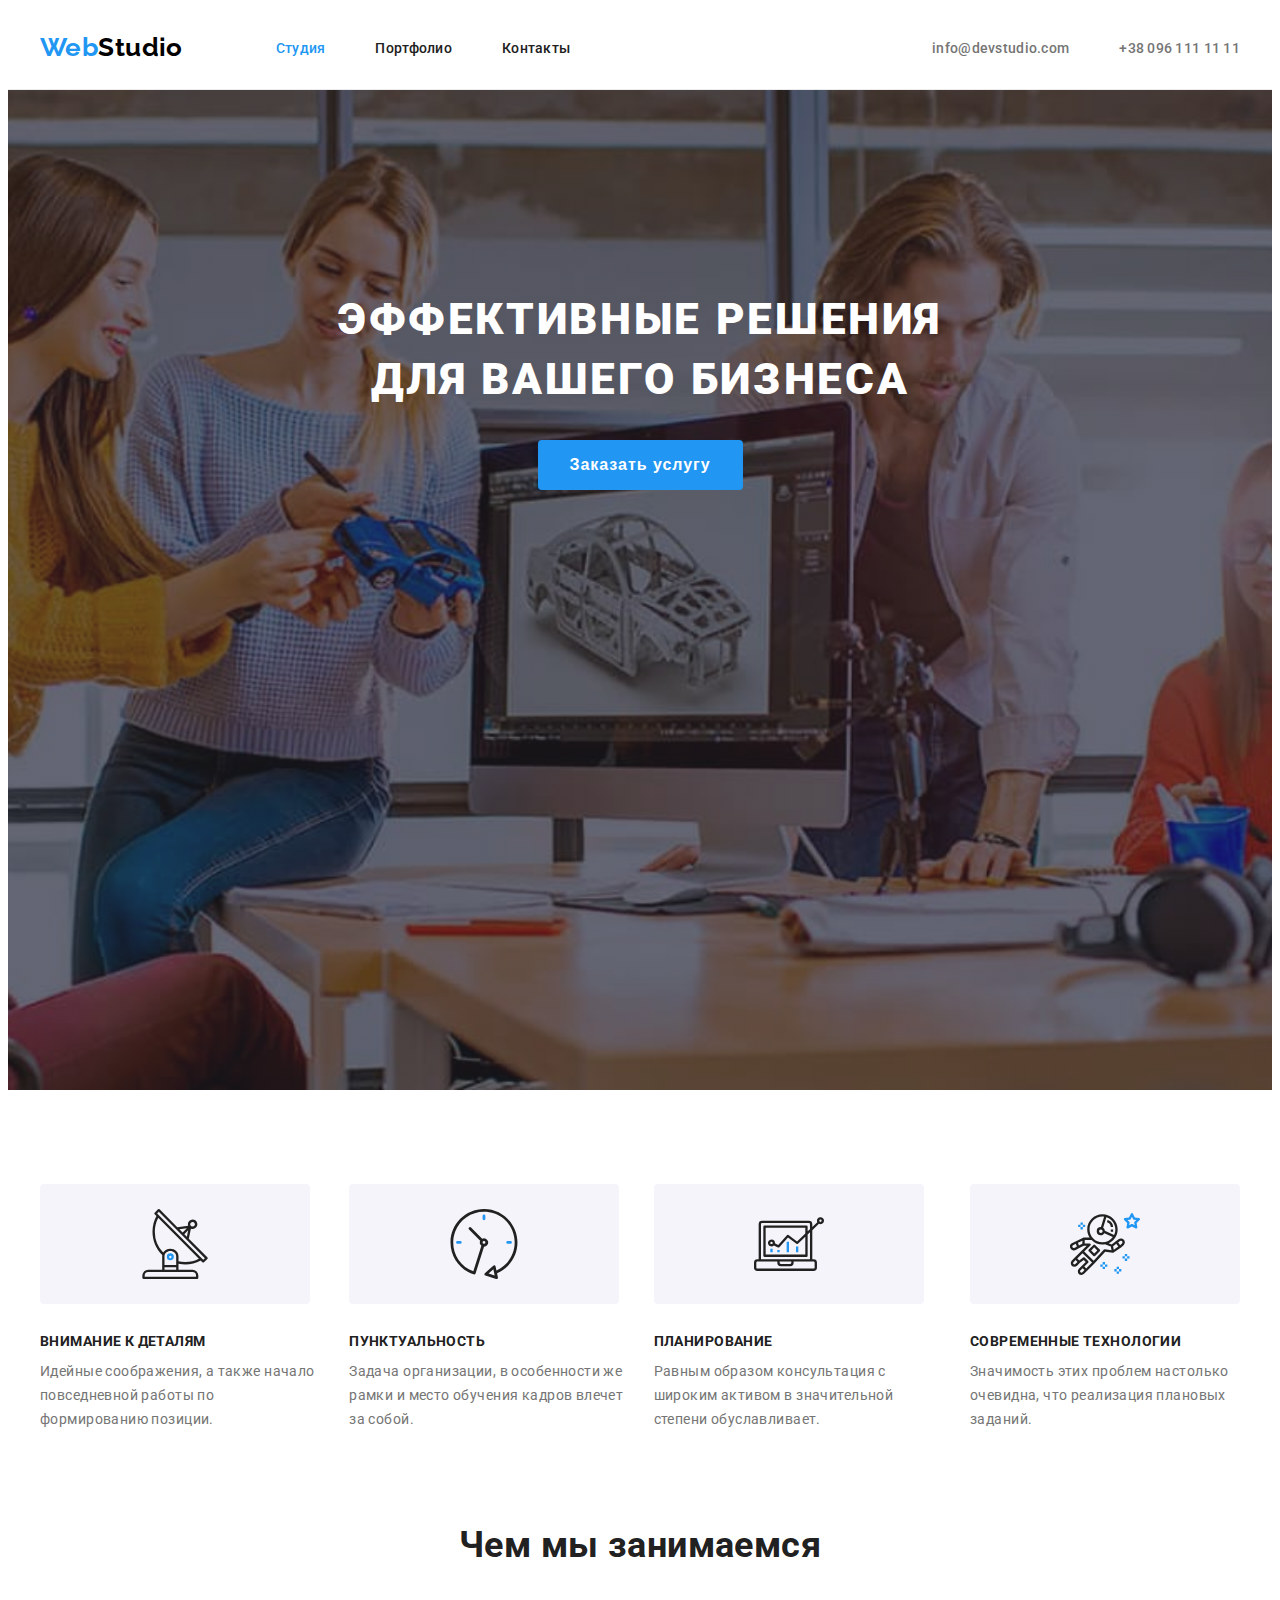
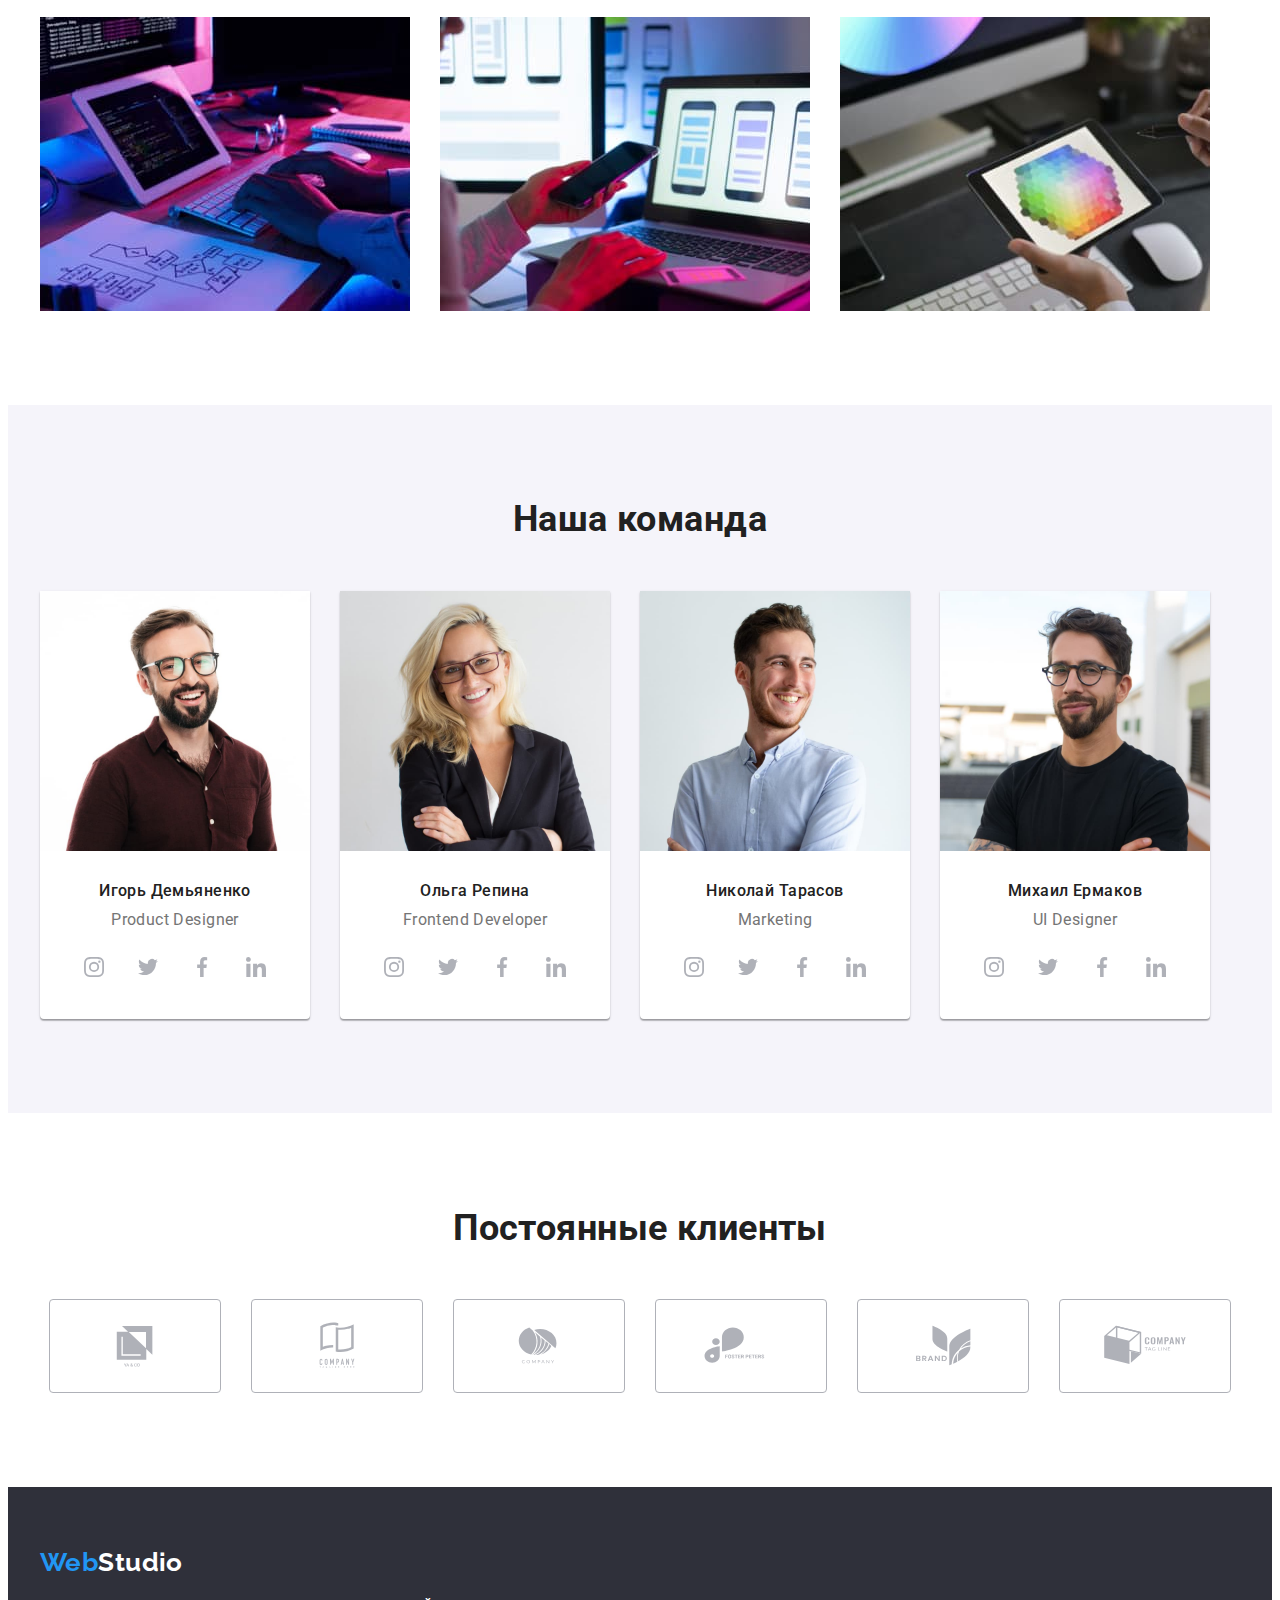
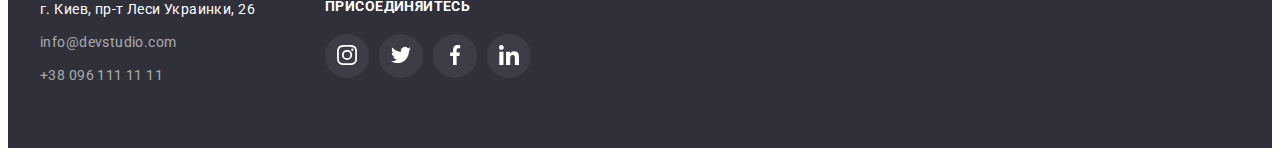
==== commit 77b92a94: "+footer" ====
--- a/index.html
+++ b/index.html
@@ -325,52 +325,61 @@
 		<footer class="footer">
 			<div class="container">
 				<a href="./index.html" class="logo-footer" lang="en">Web<span class="color-white">Studio</span></a>
-				<address class="adress">
-					<ul class="adress-list list">
-						<li class="adress-item">
-							<a
-								class="adr"
-								href="https://goo.gl/maps/PPRMC6hqxbuYSdS69"
-								target="_blank"
-								rel="noreferrer noopener nofollow"
-								>г. Киев, пр-т Леси Украинки, 26</a
-							>
-						</li>
-						<li class="adress-item"><a class="mail" href="maito:info@devstudio.com">info@devstudio.com</a></li>
-						<li class="adress-item"><a class="tel" href="tel:+380961111111">+38 096 111 11 11</a></li>
-					</ul>
-					<ul class="sotial-list list">
-						<li class="sotial-items">
-							<a href="" class="sotial-links link">
-								<svg class="social-icon" width="20" height="20">
-									<use href="./images/symbol-defs.svg#icon-instagram"></use>
-								</svg>
-							</a>
-						</li>
-						<li class="sotial-items">
-							<a href="" class="sotial-links link">
-								<svg class="social-icon" width="20" height="20">
-									<use href="./images/symbol-defs.svg#icon-twitter"></use>
-								</svg>
-							</a>
-						</li>
-						<li class="sotial-items">
-							<a href="" class="sotial-links link">
-								<svg class="social-icon" width="20" height="20">
-									<use href="./images/symbol-defs.svg#icon-facebook"></use>
-								</svg>
-							</a>
-						</li>
-						<li class="sotial-items">
-							<a href="" class="sotial-links link">
-								<svg class="social-icon" width="20" height="20">
-									<use href="./images/symbol-defs.svg#icon-linkedin"></use>
-								</svg>
-							</a>
-						</li>
-					</ul>
-				</address>
-			</div>
+				<div class="position">
+					<div>
+					<address class="adress">
+					
+							<ul class="adress-list list">
+								<li class="adress-item">
+									<a
+										class="adr"
+										href="https://goo.gl/maps/PPRMC6hqxbuYSdS69"
+										target="_blank"
+										rel="noreferrer noopener nofollow"
+									>
+										г. Киев, пр-т Леси Украинки, 26
+									</a>
+								</li>
+								<li class="adress-item"><a class="mail" href="maito:info@devstudio.com">info@devstudio.com</a></li>
+								<li class="adress-item"><a class="tel" href="tel:+380961111111">+38 096 111 11 11</a></li>
+							</ul>
+						</div>
+						<div class="adition">
+							<strong class="add">Присоединяйтесь</strong>
+							<ul class="sotial-list list">
+								<li class="sotial-items">
+									<a href="" class="sotial-links link">
+										<svg class="social-icon" width="20" height="20">
+											<use href="./images/symbol-defs.svg#icon-instagram"></use>
+										</svg>
+									</a>
+								</li>
+								<li class="sotial-items">
+									<a href="" class="sotial-links link">
+										<svg class="social-icon" width="20" height="20">
+											<use href="./images/symbol-defs.svg#icon-twitter"></use>
+										</svg>
+									</a>
+								</li>
+								<li class="sotial-items">
+									<a href="" class="sotial-links link">
+										<svg class="social-icon" width="20" height="20">
+											<use href="./images/symbol-defs.svg#icon-facebook"></use>
+										</svg>
+									</a>
+								</li>
+								<li class="sotial-items">
+									<a href="" class="sotial-links link">
+										<svg class="social-icon" width="20" height="20">
+											<use href="./images/symbol-defs.svg#icon-linkedin"></use>
+										</svg>
+									</a>
+								</li>
+							</ul>
+						</div>
+					</address>
+								</div>
+				</div>
 		</footer>
 	</body>
 </html>
--- a/css/styles.css
+++ b/css/styles.css
@@ -363,6 +363,7 @@
 	background-color: #2F303A;
 	padding-top: 60px;
 	padding-bottom: 60px;
+	
 }
 .logo-footer {
 	font-family: "Raleway", sans-serif;
@@ -378,10 +379,15 @@
 .color-white {
 	color: var(--main-title-color);
 }
+.position {
+	display: flex;
+	gap: 70px;
+}
 .address {
 	font-weight: 400;
 	line-height: 1.7;
 	font-style: normal;
+	
 }
 address {
 	font-style: normal;
@@ -401,6 +407,16 @@
 address a:hover,
 address a:focus {
 	color: var(--accent-color);
+}
+.add {
+	font-weight: 700;
+font-size: 14px;
+line-height: 16px;
+letter-spacing: 0.03em;
+text-transform: uppercase;
+color: #FFFFFF;
+margin-bottom: 20px;
+display: block;
 }
 .sotial-list {
 	display: flex;
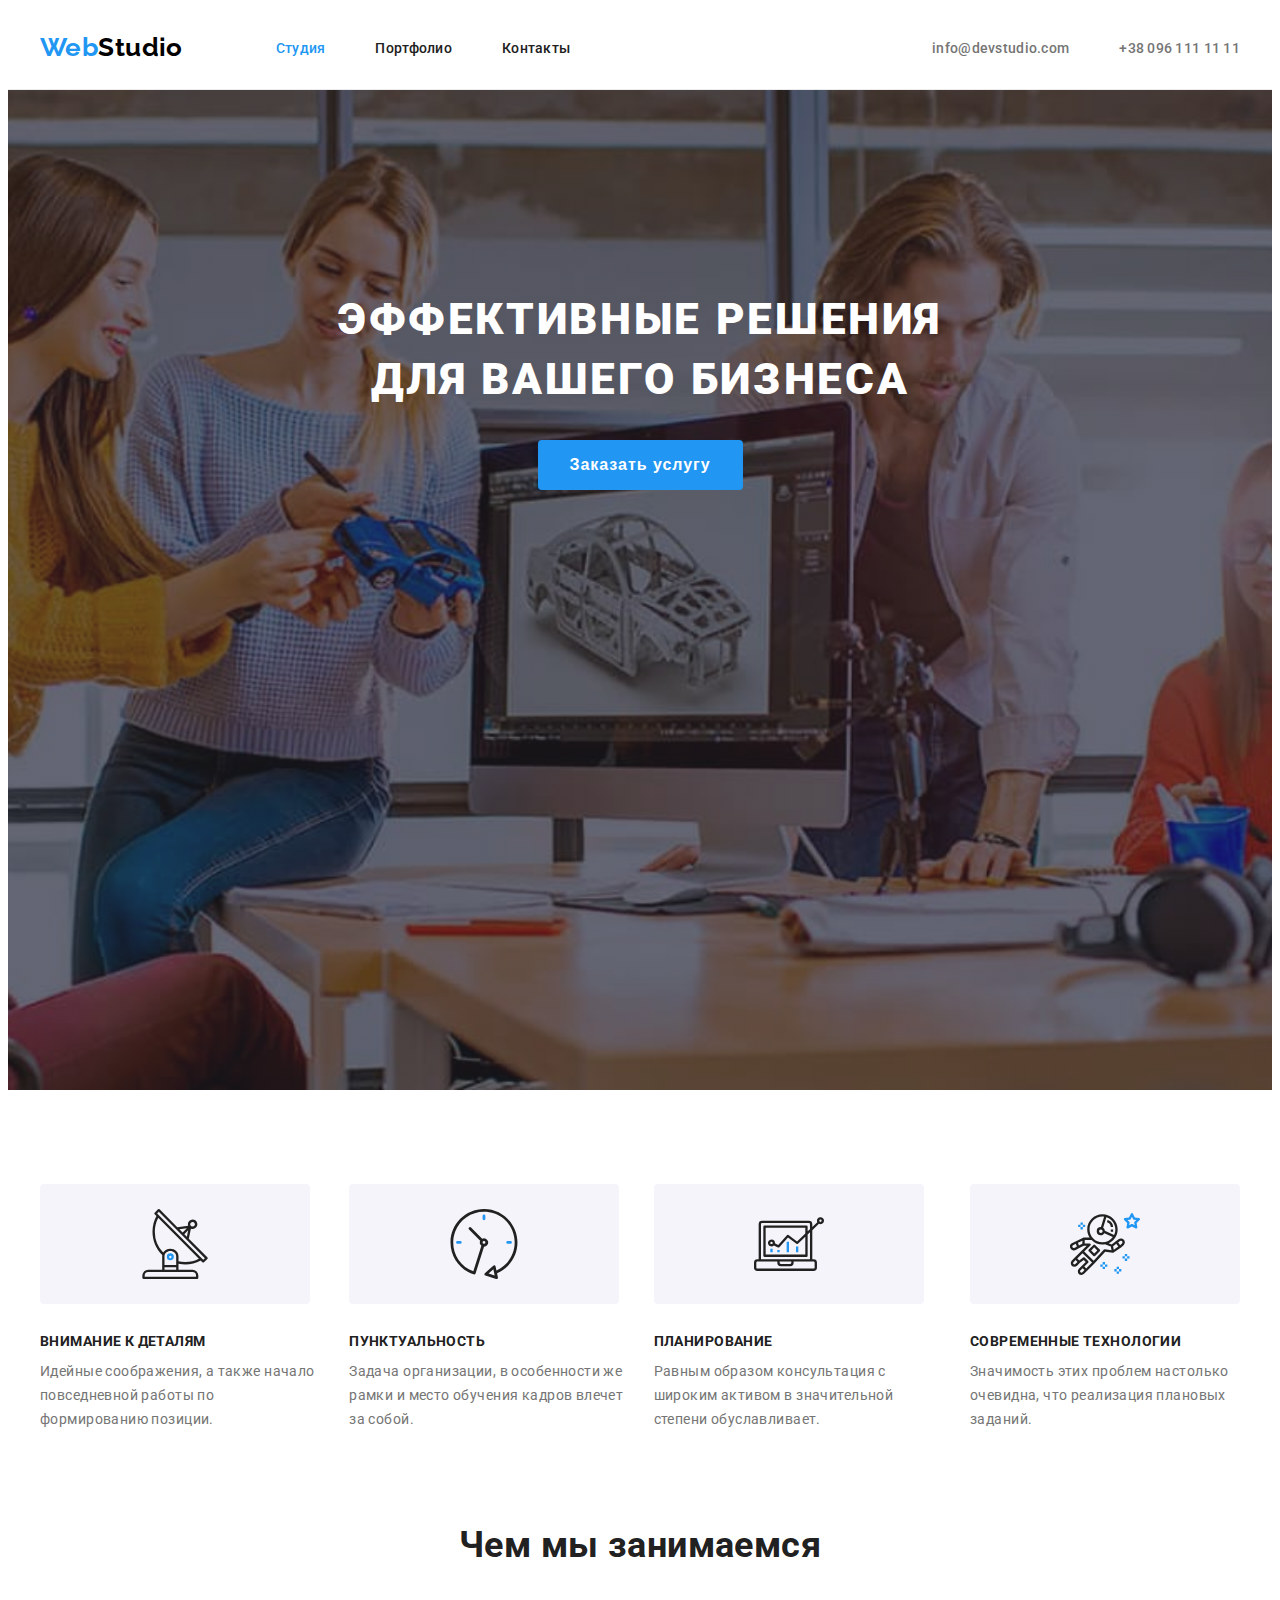
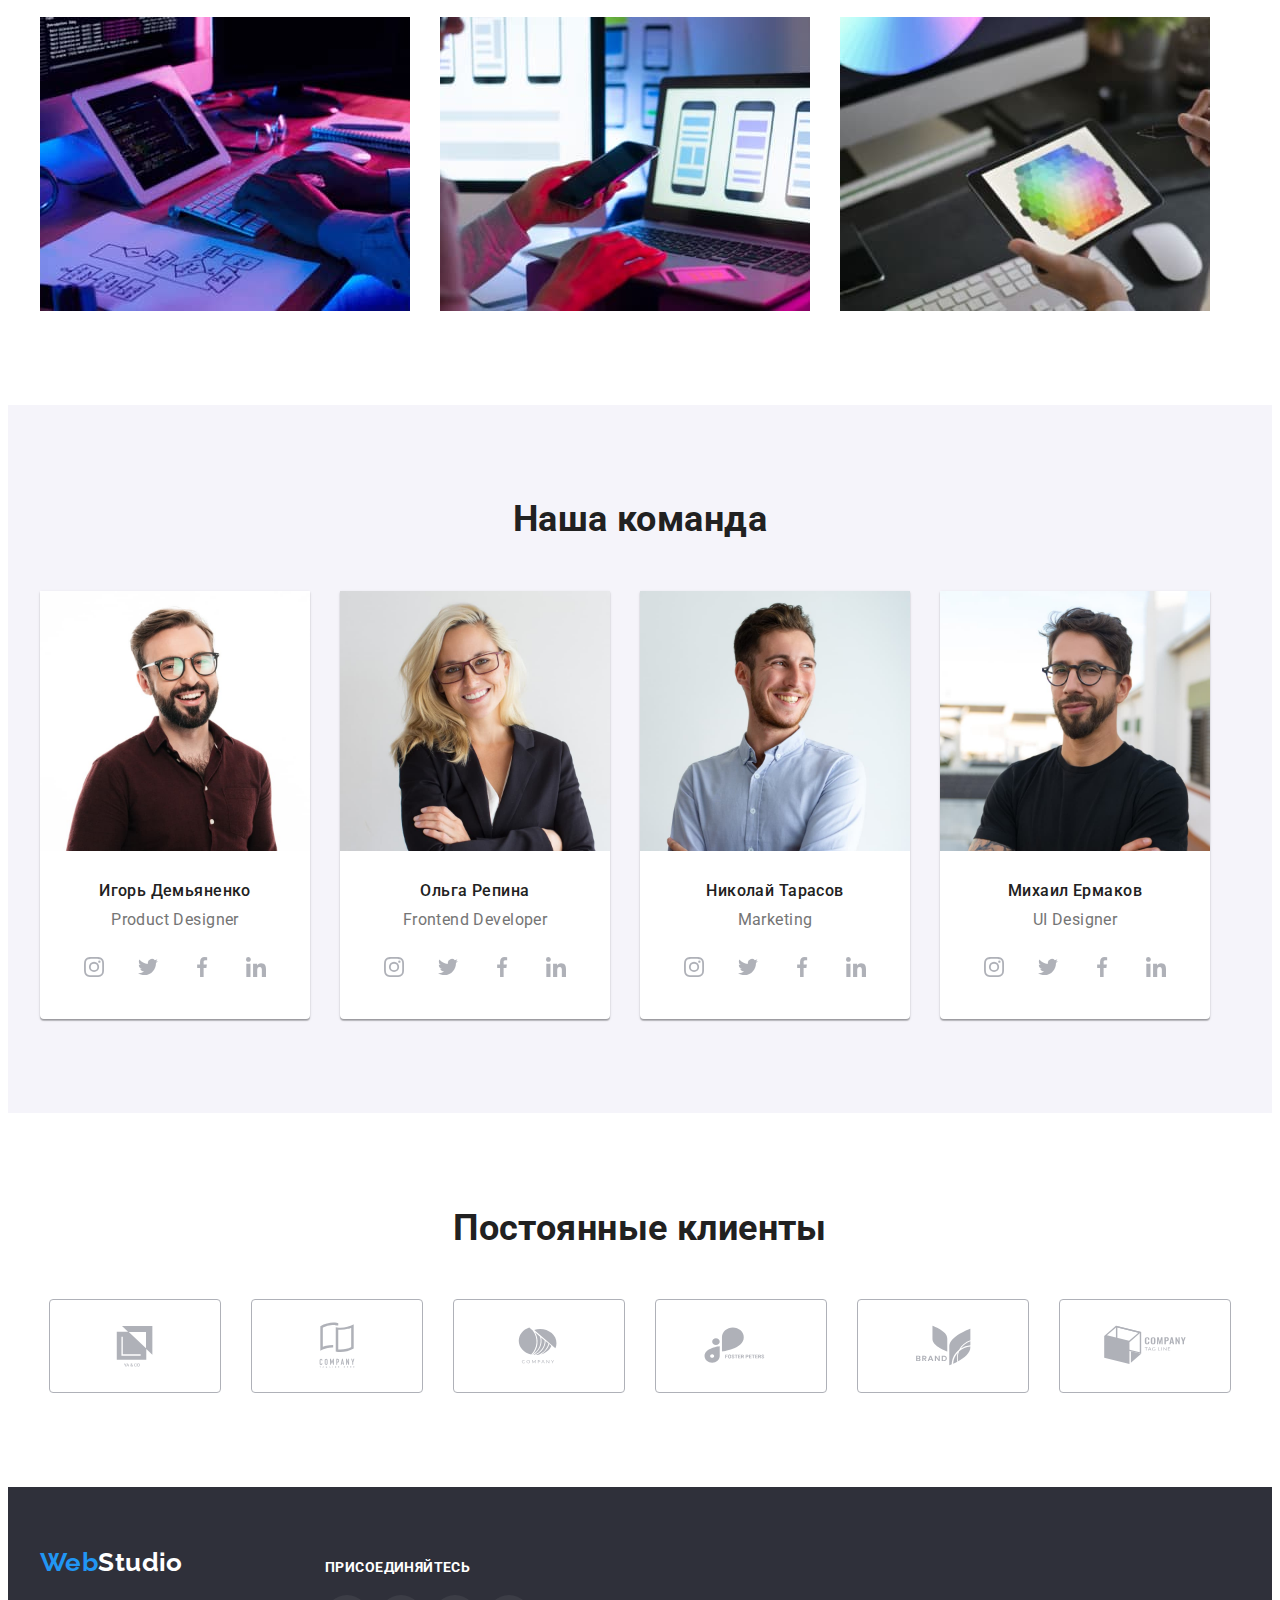
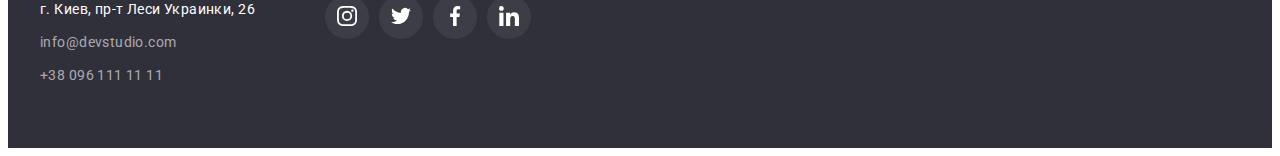
==== commit 4776ab16: "portfolio" ====
--- a/index.html
+++ b/index.html
@@ -324,9 +324,10 @@
 		<!-- футер -->
 		<footer class="footer">
 			<div class="container">
-				<a href="./index.html" class="logo-footer" lang="en">Web<span class="color-white">Studio</span></a>
+				
 				<div class="position">
 					<div>
+						<a href="./index.html" class="logo-footer" lang="en">Web<span class="color-white">Studio</span></a>
 					<address class="adress">
 					
 							<ul class="adress-list list">
--- a/css/styles.css
+++ b/css/styles.css
@@ -408,6 +408,10 @@
 address a:focus {
 	color: var(--accent-color);
 }
+.adition {
+	padding-top: 12px;
+	padding-bottom: 40px;
+}
 .add {
 	font-weight: 700;
 font-size: 14px;
@@ -457,9 +461,13 @@
 	border-radius: 4px;
 }
 .filters button:hover,
-.filters button:focus {
+.filters button:focus,
+.filters button:active {
 	color: var(--main-title-color);
 	background-color: var(--accent-color);
+	box-shadow: 0px 3px 1px rgba(0, 0, 0, 0.1), 0px 1px 2px rgba(0, 0, 0, 0.08), 0px 2px 2px rgba(0, 0, 0, 0.12);
+	border-radius: 4px;
+
 }
 .filters {
 	display: flex;
@@ -486,7 +494,14 @@
 	margin-left: var(--card-set-gap);
 	
 }
-.card-img {
+.card-link {
+	display: block;
+}
+.card-link:hover,
+.card-link:focus {
+	background: #FFFFFF;
+border: 1px solid #EEEEEE;
+box-shadow: 0px 1px 1px rgba(0, 0, 0, 0.12), 0px 4px 4px rgba(0, 0, 0, 0.06), 1px 4px 6px rgba(0, 0, 0, 0.16);
 }
 .cads {
 	font-weight: 700;
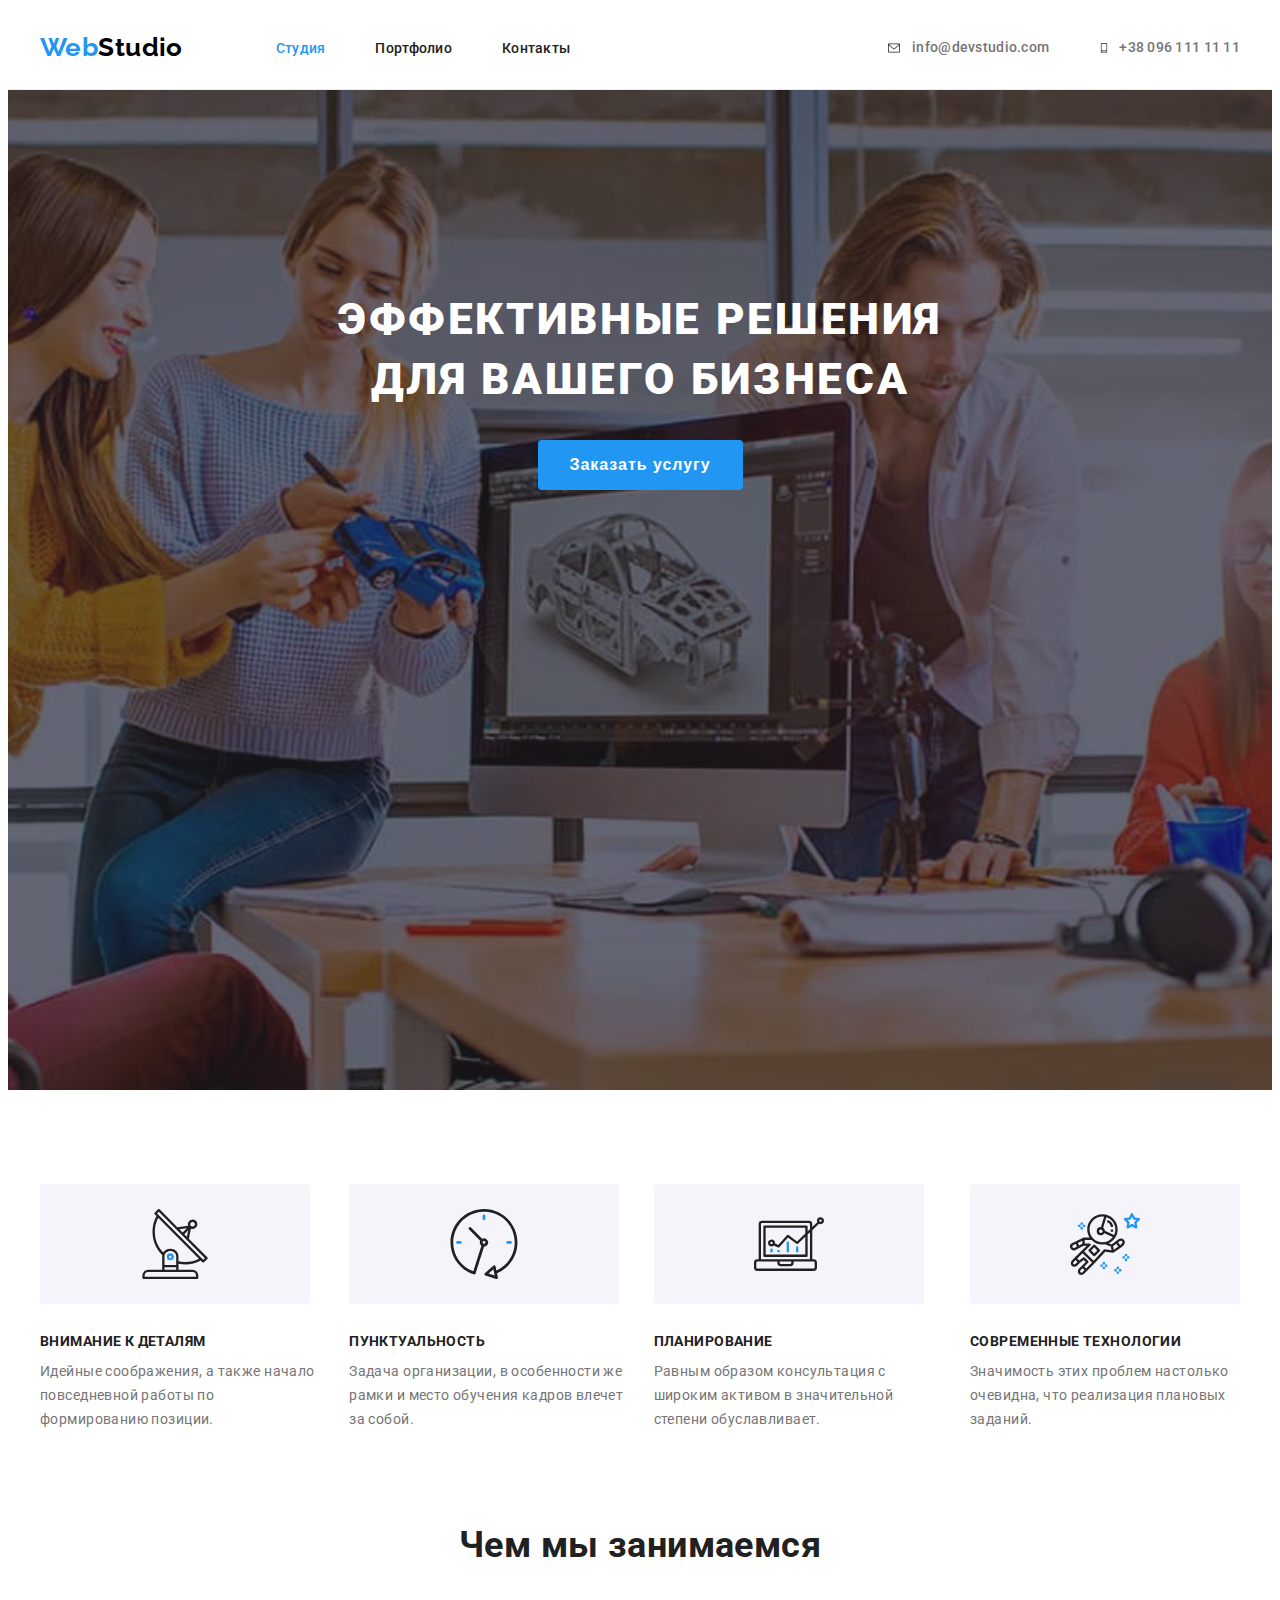
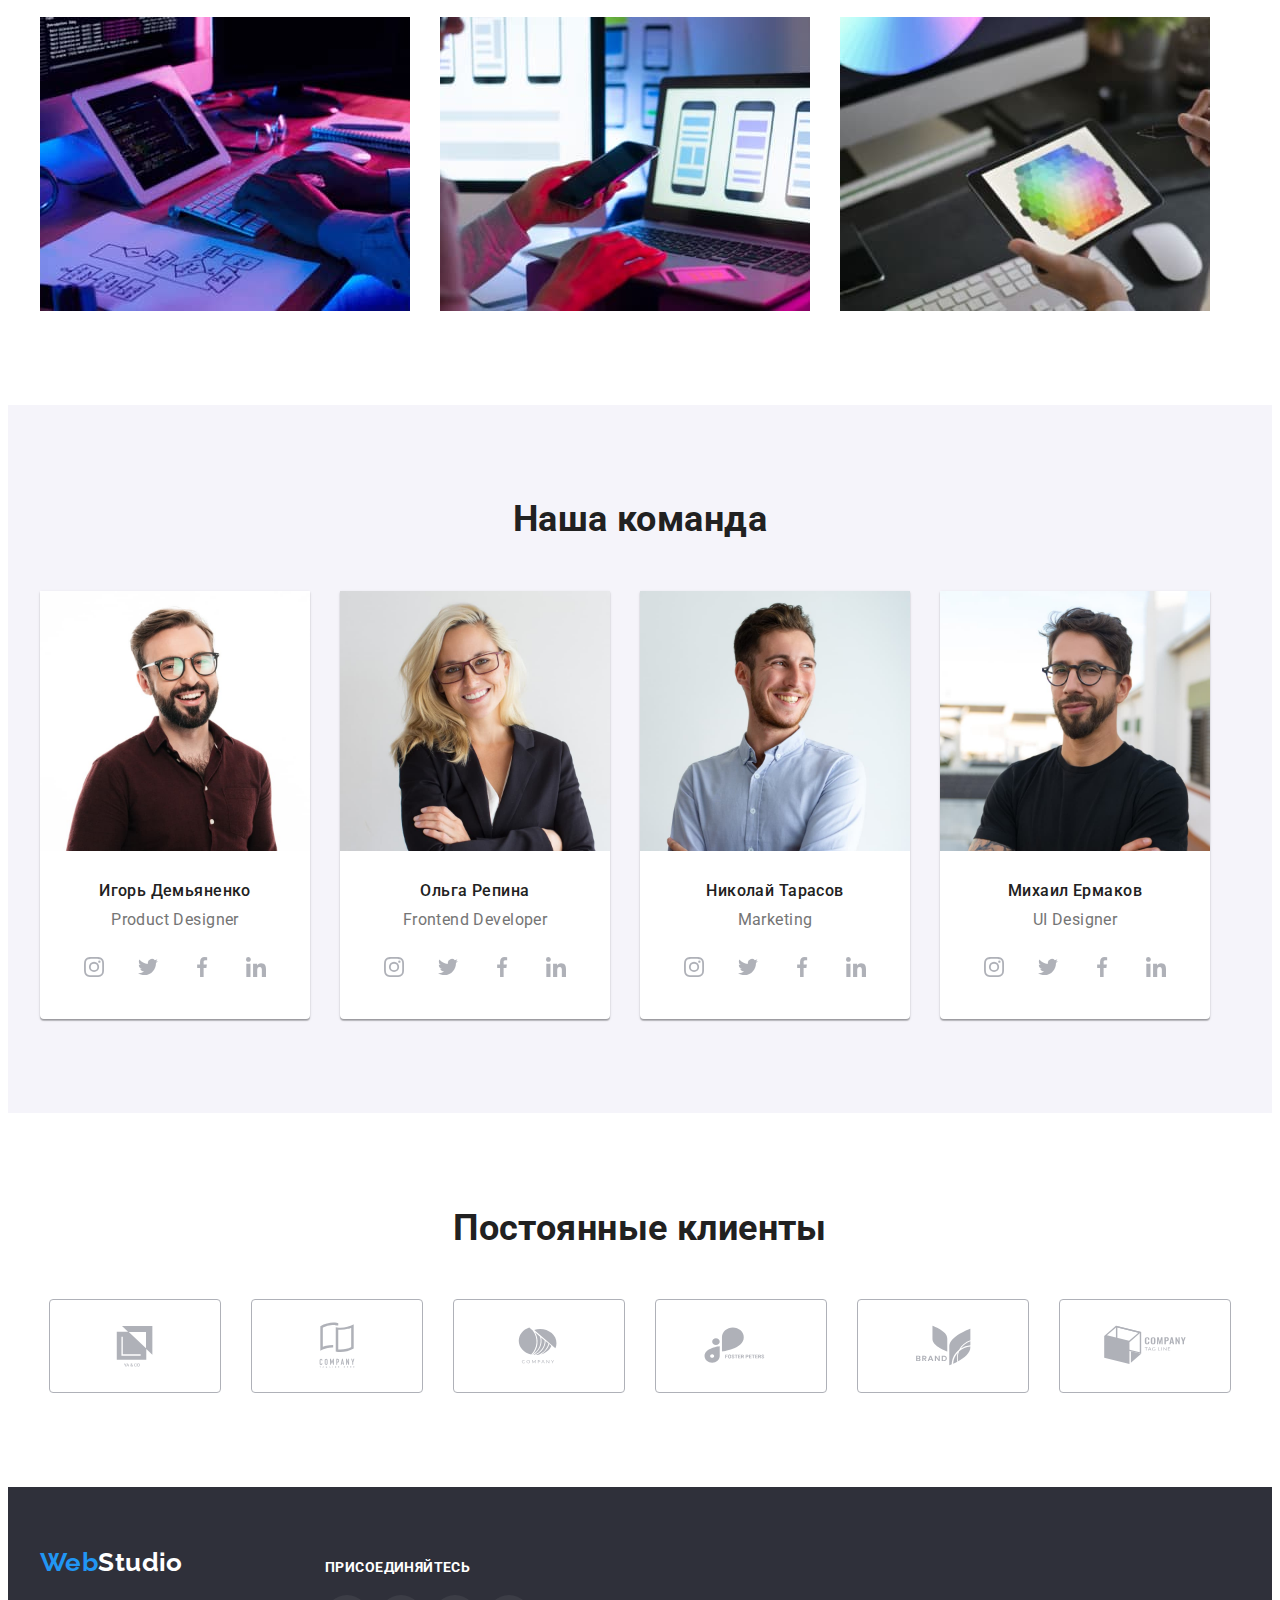
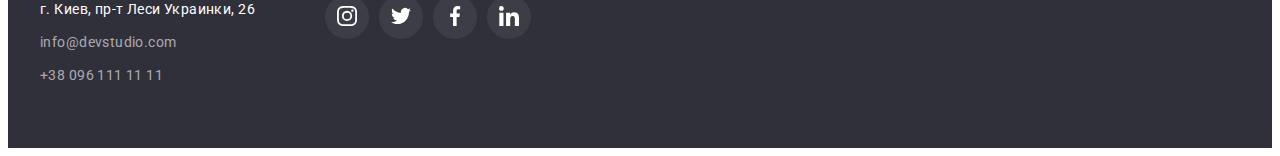
==== commit c2f3b5b0: "ПРИЧЕСАЛА" ====
--- a/index.html
+++ b/index.html
@@ -33,12 +33,25 @@
 					</ul>
 				</nav>
 				<ul class="auth-nav list">
-					<li class="header-mail"><a href="maito:info@devstudio.com">info@devstudio.com</a></li>
-					<li class="header-tel"><a href="tel:+380961111111">+38 096 111 11 11</a></li>
+					<li class="header-mail">
+						<div class="header-envelope">
+							<svg class="header-icon" width="16px" height="12px">
+								<use href="./images/symbol-defs.svg#icon-envelope"></use>
+							</svg>
+						</div>
+						<a href="maito:info@devstudio.com">info@devstudio.com</a>
+					</li>
+					<li class="header-tel">
+						<div class="header-smartphone">
+							<svg class="header-icon" width="10px" height="16px">
+								<use href="./images/symbol-defs.svg#icon-smartphone"></use>
+							</svg>
+						</div>
+						<a href="tel:+380961111111">+38 096 111 11 11</a>
+					</li>
 				</ul>
 			</div>
 		</header>
-
 		<main>
 			<!-- герой -->
 			<section class="banner">
@@ -323,21 +336,18 @@
 		</main>
 		<!-- футер -->
 		<footer class="footer">
-			<div class="container">
-				
+			<div class="container">				
 				<div class="position">
 					<div>
 						<a href="./index.html" class="logo-footer" lang="en">Web<span class="color-white">Studio</span></a>
-					<address class="adress">
-					
+					<address class="adress">					
 							<ul class="adress-list list">
 								<li class="adress-item">
 									<a
 										class="adr"
 										href="https://goo.gl/maps/PPRMC6hqxbuYSdS69"
 										target="_blank"
-										rel="noreferrer noopener nofollow"
-									>
+										rel="noreferrer noopener nofollow">
 										г. Киев, пр-т Леси Украинки, 26
 									</a>
 								</li>
@@ -379,8 +389,8 @@
 							</ul>
 						</div>
 					</address>
-								</div>
-				</div>
+				</div>
+			</div>
 		</footer>
 	</body>
 </html>
--- a/css/styles.css
+++ b/css/styles.css
@@ -68,20 +68,17 @@
 	margin: 0 auto;
 }
 /* --------------------------ШАПКА------------------------ */
-.page-header {
-	
+.page-header {	
 	background-color: var(--main-title-color);
 	border-bottom: 1px solid var(--color-header-line)
 }
 .page-header .container {
 	display: flex;
-	align-items: center;
-	
+	align-items: center;	
 }
 .page-navigation {
 	display: flex;
 }
-
 .logo {
 	font-family: "Raleway", sans-serif;
 	font-style: normal;
@@ -116,10 +113,8 @@
 	font-weight: 500;
 	line-height: 1.14;
 	letter-spacing: 0.02em;
-	color: var(--color-text);
-	
-}
-
+	color: var(--color-text);	
+}
 .site-nav {
 	display: flex;
 	padding-top: 32px;
@@ -132,8 +127,37 @@
 	margin-left: auto;
 	gap: 50px;
 }
-
-
+.header-mail,
+.header-tel {
+	display: flex;
+	justify-content: center;
+	align-items: center;
+	gap: 10px;
+}
+.header-mail:hover,
+.header-mail:focus,
+.header-tel:hover,
+.header-tel:focus {
+	color: var(--accent-color);
+}
+.header-envelope {
+	width: 16px;
+	height: 12px;
+	background: var(--main-title-color);
+	fill: currentColor;	
+	display: flex;
+	align-items: center;
+	justify-content: center;
+}
+.header-smartphone {
+	width: 10px;
+	height: 16px;
+	background: var(--main-title-color);
+	fill: currentColor;	
+	display: flex;
+	align-items: center;
+	justify-content: center;
+}
 /* ----------------------ГЕРОЙ------------------------ */
 .banner {
 	background-color: var(--color-fon-banner);
@@ -164,12 +188,9 @@
 	letter-spacing: 0.06em;
 	text-transform: uppercase;
 	color: var(--main-title-color);
-	max-width: 696px;
-
-	
-}
-.main-button {
-	
+	max-width: 696px;	
+}
+.main-button {	
 	font-weight: 700;
 	font-size: 16px;
 	line-height: 1.88;
@@ -180,8 +201,7 @@
 	letter-spacing: 0.06em;
 	color: var(--main-title-color);
 	background-color: var(--accent-color);
-	border-radius: 4px;
-	
+	border-radius: 4px;	
 	margin-left: auto;
 	margin-right: auto;
 }
@@ -245,8 +265,7 @@
 	background-color: var(--main-title-color);
 	padding-bottom: 94px;
 }
-.doing-title {
-	
+.doing-title {	
 	margin-bottom: 50px;
 }
 .doing-title,
@@ -265,11 +284,9 @@
 
 /* -------------------НАША КОМАНДА------------------------------ */
 .team {
-	background-color: var(--color-fon);
-	
-}
-.team-title {
-	
+	background-color: var(--color-fon);	
+}
+.team-title {	
 	margin-bottom: 50px;
 }
 .team-list {
@@ -281,7 +298,6 @@
 	box-shadow: 0px 1px 3px rgba(0, 0, 0, 0.12), 0px 1px 1px rgba(0, 0, 0, 0.14), 0px 2px 1px rgba(0, 0, 0, 0.2);
 	border-radius: 0px 0px 4px 4px;
 }
-
 .team-desk {
 	text-align: center;
 	padding: 30px 0;
@@ -293,8 +309,7 @@
 	line-height: 1.2;
 	color: var(--color-titles);
 }
-.card-text {
-	
+.card-text {	
 	font-weight: 400;
 	font-size: 16px;
 	line-height: 1.2;
@@ -362,8 +377,7 @@
 .footer {
 	background-color: #2F303A;
 	padding-top: 60px;
-	padding-bottom: 60px;
-	
+	padding-bottom: 60px;	
 }
 .logo-footer {
 	font-family: "Raleway", sans-serif;
@@ -372,8 +386,7 @@
 	font-weight: 700;
 	font-size: 26px;
 	line-height: 1.19;
-	color: var(--accent-color);
-	
+	color: var(--accent-color);	
 	margin-bottom: 20px;
 }
 .color-white {
@@ -386,8 +399,7 @@
 .address {
 	font-weight: 400;
 	line-height: 1.7;
-	font-style: normal;
-	
+	font-style: normal;	
 }
 address {
 	font-style: normal;
@@ -414,13 +426,13 @@
 }
 .add {
 	font-weight: 700;
-font-size: 14px;
-line-height: 16px;
-letter-spacing: 0.03em;
-text-transform: uppercase;
-color: #FFFFFF;
-margin-bottom: 20px;
-display: block;
+	font-size: 14px;
+	line-height: 16px;
+	letter-spacing: 0.03em;
+	text-transform: uppercase;
+	color: #FFFFFF;
+	margin-bottom: 20px;
+	display: block;
 }
 .sotial-list {
 	display: flex;
@@ -445,8 +457,7 @@
 }
 /* -----------------------------ПОРТФОЛИО------------------------------- */
 .portflio {
-	background-color: var(--main-title-color);
-	
+	background-color: var(--main-title-color);	
 }
 .filters button {
 	font-family: inherit;
@@ -467,7 +478,6 @@
 	background-color: var(--accent-color);
 	box-shadow: 0px 3px 1px rgba(0, 0, 0, 0.1), 0px 1px 2px rgba(0, 0, 0, 0.08), 0px 2px 2px rgba(0, 0, 0, 0.12);
 	border-radius: 4px;
-
 }
 .filters {
 	display: flex;
@@ -491,8 +501,7 @@
 .cards-list > .cards-item {
 	flex-basis: calc(100% / 3 - var(--card-set-gap));
 	margin-bottom: var(--card-set-gap);
-	margin-left: var(--card-set-gap);
-	
+	margin-left: var(--card-set-gap);	
 }
 .card-link {
 	display: block;
@@ -500,8 +509,8 @@
 .card-link:hover,
 .card-link:focus {
 	background: #FFFFFF;
-border: 1px solid #EEEEEE;
-box-shadow: 0px 1px 1px rgba(0, 0, 0, 0.12), 0px 4px 4px rgba(0, 0, 0, 0.06), 1px 4px 6px rgba(0, 0, 0, 0.16);
+	border: 1px solid #EEEEEE;
+	box-shadow: 0px 1px 1px rgba(0, 0, 0, 0.12), 0px 4px 4px rgba(0, 0, 0, 0.06), 1px 4px 6px rgba(0, 0, 0, 0.16);
 }
 .cads {
 	font-weight: 700;
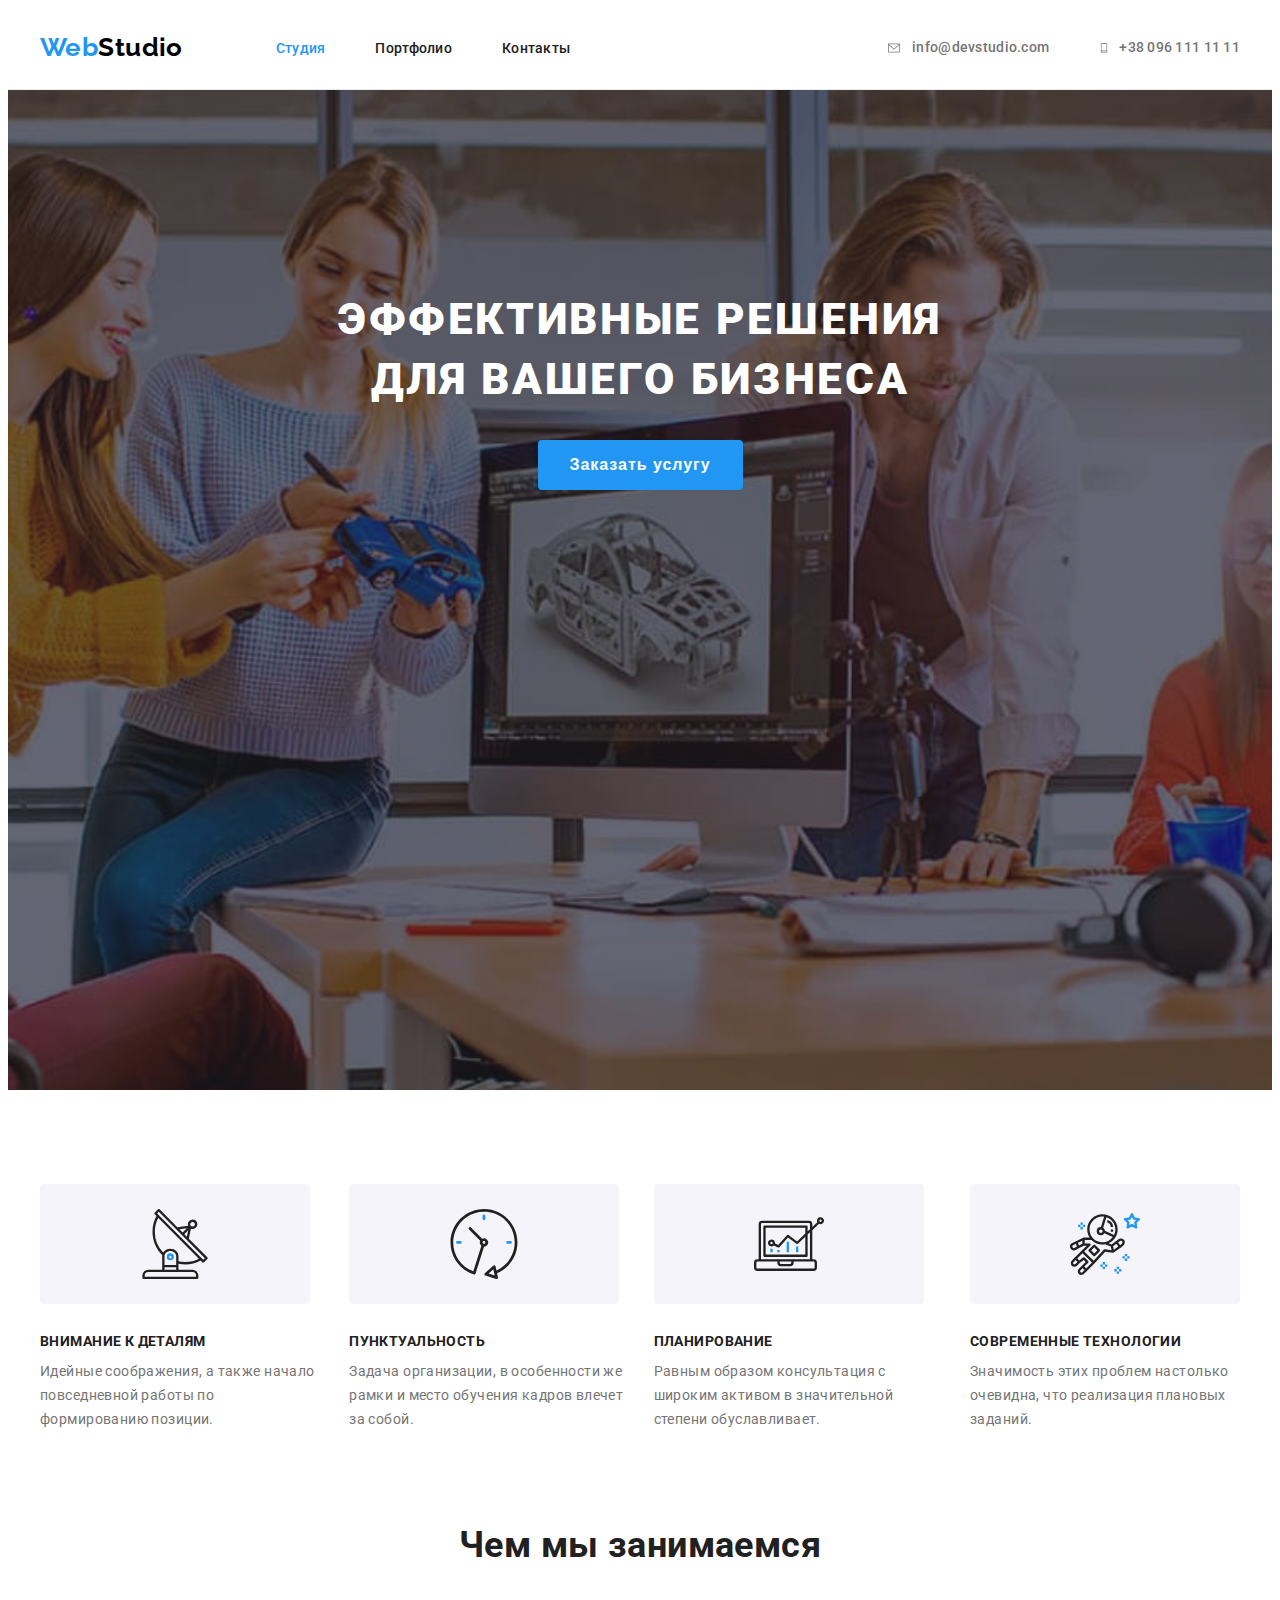
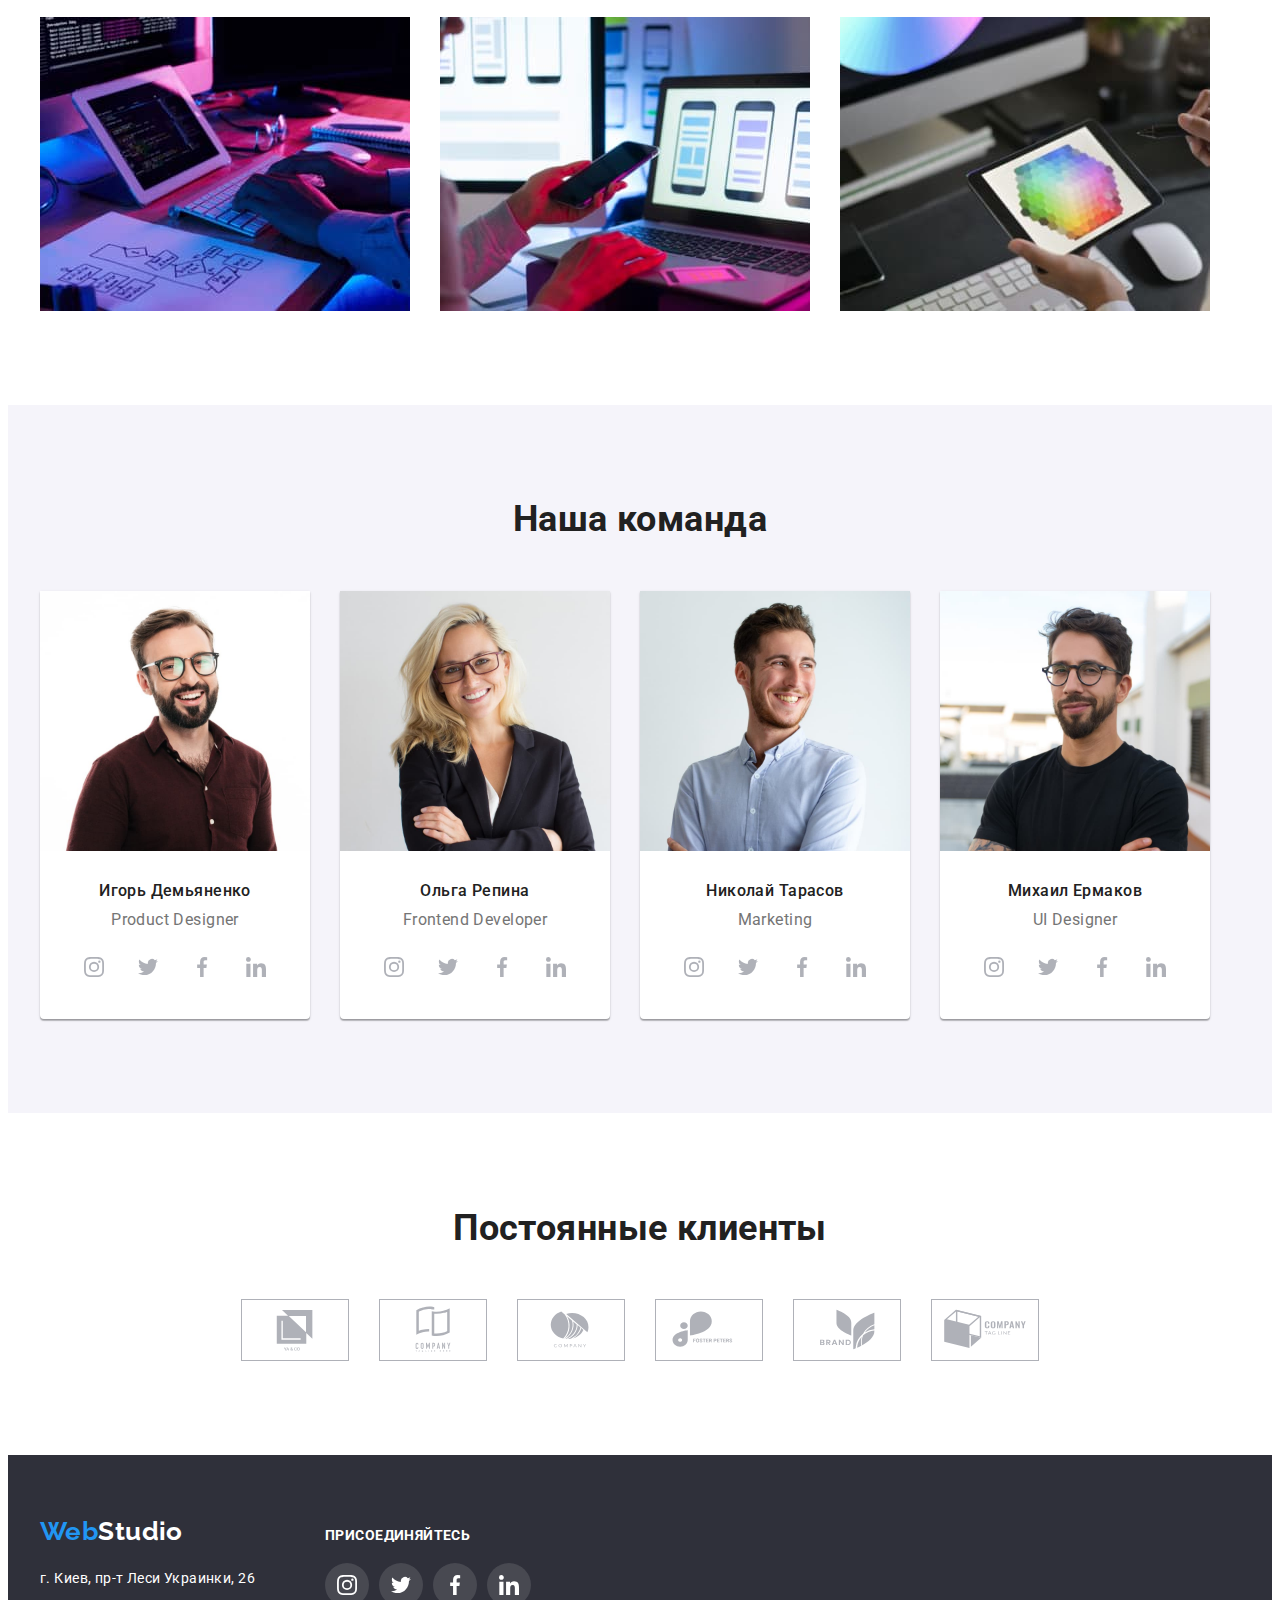
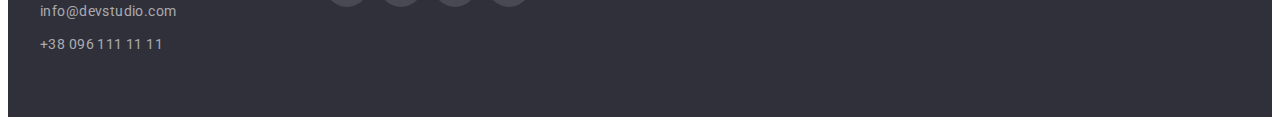
==== commit 00e20b5d: "доработка" ====
--- a/index.html
+++ b/index.html
@@ -34,20 +34,20 @@
 				</nav>
 				<ul class="auth-nav list">
 					<li class="header-mail">
-						<div class="header-envelope">
+						<a href="maito:info@devstudio.com" class="header-envelope">
 							<svg class="header-icon" width="16px" height="12px">
 								<use href="./images/symbol-defs.svg#icon-envelope"></use>
 							</svg>
-						</div>
-						<a href="maito:info@devstudio.com">info@devstudio.com</a>
+							info@devstudio.com</a
+						>
 					</li>
 					<li class="header-tel">
-						<div class="header-smartphone">
+						<a href="tel:+380961111111" class="header-smartphone">
 							<svg class="header-icon" width="10px" height="16px">
 								<use href="./images/symbol-defs.svg#icon-smartphone"></use>
 							</svg>
-						</div>
-						<a href="tel:+380961111111">+38 096 111 11 11</a>
+							+38 096 111 11 11</a
+						>
 					</li>
 				</ul>
 			</div>
@@ -336,59 +336,59 @@
 		</main>
 		<!-- футер -->
 		<footer class="footer">
-			<div class="container">				
-				<div class="position">
-					<div>
-						<a href="./index.html" class="logo-footer" lang="en">Web<span class="color-white">Studio</span></a>
-					<address class="adress">					
-							<ul class="adress-list list">
-								<li class="adress-item">
-									<a
-										class="adr"
-										href="https://goo.gl/maps/PPRMC6hqxbuYSdS69"
-										target="_blank"
-										rel="noreferrer noopener nofollow">
-										г. Киев, пр-т Леси Украинки, 26
-									</a>
-								</li>
-								<li class="adress-item"><a class="mail" href="maito:info@devstudio.com">info@devstudio.com</a></li>
-								<li class="adress-item"><a class="tel" href="tel:+380961111111">+38 096 111 11 11</a></li>
-							</ul>
-						</div>
-						<div class="adition">
-							<strong class="add">Присоединяйтесь</strong>
-							<ul class="sotial-list list">
-								<li class="sotial-items">
-									<a href="" class="sotial-links link">
-										<svg class="social-icon" width="20" height="20">
-											<use href="./images/symbol-defs.svg#icon-instagram"></use>
-										</svg>
-									</a>
-								</li>
-								<li class="sotial-items">
-									<a href="" class="sotial-links link">
-										<svg class="social-icon" width="20" height="20">
-											<use href="./images/symbol-defs.svg#icon-twitter"></use>
-										</svg>
-									</a>
-								</li>
-								<li class="sotial-items">
-									<a href="" class="sotial-links link">
-										<svg class="social-icon" width="20" height="20">
-											<use href="./images/symbol-defs.svg#icon-facebook"></use>
-										</svg>
-									</a>
-								</li>
-								<li class="sotial-items">
-									<a href="" class="sotial-links link">
-										<svg class="social-icon" width="20" height="20">
-											<use href="./images/symbol-defs.svg#icon-linkedin"></use>
-										</svg>
-									</a>
-								</li>
-							</ul>
-						</div>
+			<div class="container position">
+				<div>
+					<a href="./index.html" class="logo-footer" lang="en">Web<span class="color-white">Studio</span></a>
+					<address class="adress">
+						<ul class="adress-list list">
+							<li class="adress-item">
+								<a
+									class="adr"
+									href="https://goo.gl/maps/PPRMC6hqxbuYSdS69"
+									target="_blank"
+									rel="noreferrer noopener nofollow"
+								>
+									г. Киев, пр-т Леси Украинки, 26
+								</a>
+							</li>
+							<li class="adress-item"><a class="mail" href="maito:info@devstudio.com">info@devstudio.com</a></li>
+							<li class="adress-item"><a class="tel" href="tel:+380961111111">+38 096 111 11 11</a></li>
+						</ul>
 					</address>
+				</div>
+
+				<div class="adition">
+					<strong class="add">Присоединяйтесь</strong>
+					<ul class="sotial-list list">
+						<li class="sotial-items">
+							<a href="" class="sotial-links link">
+								<svg class="social-icon" width="20" height="20">
+									<use href="./images/symbol-defs.svg#icon-instagram"></use>
+								</svg>
+							</a>
+						</li>
+						<li class="sotial-items">
+							<a href="" class="sotial-links link">
+								<svg class="social-icon" width="20" height="20">
+									<use href="./images/symbol-defs.svg#icon-twitter"></use>
+								</svg>
+							</a>
+						</li>
+						<li class="sotial-items">
+							<a href="" class="sotial-links link">
+								<svg class="social-icon" width="20" height="20">
+									<use href="./images/symbol-defs.svg#icon-facebook"></use>
+								</svg>
+							</a>
+						</li>
+						<li class="sotial-items">
+							<a href="" class="sotial-links link">
+								<svg class="social-icon" width="20" height="20">
+									<use href="./images/symbol-defs.svg#icon-linkedin"></use>
+								</svg>
+							</a>
+						</li>
+					</ul>
 				</div>
 			</div>
 		</footer>
--- a/css/styles.css
+++ b/css/styles.css
@@ -4,14 +4,14 @@
 	--color-titles: #212121;
 	--color-text: #757575;
 	--color-fon: #f5f4fa;
-	--color-fon-banner:#C4C4C4;
+	--color-fon-banner: #c4c4c4;
 	--color-black: #000;
 	--main-button-accent: #188ce8;
 	--contacts-in-footer: rgba(255, 255, 255, 0.6);
-	--color-border: #EEEEEE;
-	--color-header-line: #ECECEC;
+	--color-border: #eeeeee;
+	--color-header-line: #ececec;
 	--color-gradient-hero: rgba(47, 48, 58, 0.4);
-	--color-soc-icons: #AFB1B8;
+	--color-soc-icons: #afb1b8;
 	--card-set-gap: 30px;
 }
 
@@ -68,13 +68,13 @@
 	margin: 0 auto;
 }
 /* --------------------------ШАПКА------------------------ */
-.page-header {	
-	background-color: var(--main-title-color);
-	border-bottom: 1px solid var(--color-header-line)
+.page-header {
+	background-color: var(--main-title-color);
+	border-bottom: 1px solid var(--color-header-line);
 }
 .page-header .container {
 	display: flex;
-	align-items: center;	
+	align-items: center;
 }
 .page-navigation {
 	display: flex;
@@ -113,7 +113,7 @@
 	font-weight: 500;
 	line-height: 1.14;
 	letter-spacing: 0.02em;
-	color: var(--color-text);	
+	color: var(--color-text);
 }
 .site-nav {
 	display: flex;
@@ -127,36 +127,15 @@
 	margin-left: auto;
 	gap: 50px;
 }
-.header-mail,
-.header-tel {
-	display: flex;
-	justify-content: center;
-	align-items: center;
+.header-icon {
+	fill: currentColor;
+}
+.header-envelope,
+.header-smartphone {
+	display: flex;
+	align-items: center;
+	justify-content: center;
 	gap: 10px;
-}
-.header-mail:hover,
-.header-mail:focus,
-.header-tel:hover,
-.header-tel:focus {
-	color: var(--accent-color);
-}
-.header-envelope {
-	width: 16px;
-	height: 12px;
-	background: var(--main-title-color);
-	fill: currentColor;	
-	display: flex;
-	align-items: center;
-	justify-content: center;
-}
-.header-smartphone {
-	width: 10px;
-	height: 16px;
-	background: var(--main-title-color);
-	fill: currentColor;	
-	display: flex;
-	align-items: center;
-	justify-content: center;
 }
 /* ----------------------ГЕРОЙ------------------------ */
 .banner {
@@ -167,11 +146,7 @@
 	max-width: 1600px;
 	margin-left: auto;
 	margin-right: auto;
-	background-image: linear-gradient(
-		var(--color-gradient-hero),
-		var(--color-gradient-hero)
-	),
-	url(../images/hero.jpg);
+	background-image: linear-gradient(var(--color-gradient-hero), var(--color-gradient-hero)), url(../images/hero.jpg);
 	background-repeat: no-repeat;
 	background-position: center;
 	background-size: cover;
@@ -188,9 +163,9 @@
 	letter-spacing: 0.06em;
 	text-transform: uppercase;
 	color: var(--main-title-color);
-	max-width: 696px;	
-}
-.main-button {	
+	max-width: 696px;
+}
+.main-button {
 	font-weight: 700;
 	font-size: 16px;
 	line-height: 1.88;
@@ -201,7 +176,7 @@
 	letter-spacing: 0.06em;
 	color: var(--main-title-color);
 	background-color: var(--accent-color);
-	border-radius: 4px;	
+	border-radius: 4px;
 	margin-left: auto;
 	margin-right: auto;
 }
@@ -255,17 +230,16 @@
 .pec-list-text {
 	font-weight: 400;
 	line-height: 1.7;
-	color:var(--color-text);
+	color: var(--color-text);
 }
 
 /* ---------------ЧЕМ МЫ ЗАНИМАЕСЯ------------------ */
 
-
 .doing {
 	background-color: var(--main-title-color);
 	padding-bottom: 94px;
 }
-.doing-title {	
+.doing-title {
 	margin-bottom: 50px;
 }
 .doing-title,
@@ -281,12 +255,11 @@
 	gap: 30px;
 }
 
-
 /* -------------------НАША КОМАНДА------------------------------ */
 .team {
-	background-color: var(--color-fon);	
-}
-.team-title {	
+	background-color: var(--color-fon);
+}
+.team-title {
 	margin-bottom: 50px;
 }
 .team-list {
@@ -303,13 +276,13 @@
 	padding: 30px 0;
 }
 .card-title {
-	margin-bottom: 10px;	
+	margin-bottom: 10px;
 	font-weight: 500;
 	font-size: 16px;
 	line-height: 1.2;
 	color: var(--color-titles);
 }
-.card-text {	
+.card-text {
 	font-weight: 400;
 	font-size: 16px;
 	line-height: 1.2;
@@ -342,23 +315,23 @@
 
 /* -------------------------------КЛИЕНТЫ---------------------- */
 .clients-title {
-	margin-bottom: 50px;	
+	margin-bottom: 50px;
 	font-weight: 700;
 	font-size: 36px;
 	line-height: 42px;
 	text-align: center;
 	color: var(--color-titles);
 }
-.clients-list{
+.clients-list {
 	display: flex;
 	justify-content: center;
 	gap: 30px;
 }
 .clients-logo-link {
-	width: 170px;
-	height: 92px;
+	width: 106px;
+	height: 60px;
 	border: 1px solid var(--color-soc-icons);
-	border-radius: 4px;	
+
 	display: flex;
 	align-items: center;
 	justify-content: center;
@@ -375,9 +348,9 @@
 }
 /* ---------------------------------ПОДВАЛ------------------------------ */
 .footer {
-	background-color: #2F303A;
+	background-color: #2f303a;
 	padding-top: 60px;
-	padding-bottom: 60px;	
+	padding-bottom: 60px;
 }
 .logo-footer {
 	font-family: "Raleway", sans-serif;
@@ -386,7 +359,7 @@
 	font-weight: 700;
 	font-size: 26px;
 	line-height: 1.19;
-	color: var(--accent-color);	
+	color: var(--accent-color);
 	margin-bottom: 20px;
 }
 .color-white {
@@ -394,12 +367,14 @@
 }
 .position {
 	display: flex;
+	align-items: baseline;
 	gap: 70px;
 }
 .address {
 	font-weight: 400;
 	line-height: 1.7;
-	font-style: normal;	
+	font-style: normal;
+	margin-right: 70px;
 }
 address {
 	font-style: normal;
@@ -430,7 +405,7 @@
 	line-height: 16px;
 	letter-spacing: 0.03em;
 	text-transform: uppercase;
-	color: #FFFFFF;
+	color: #ffffff;
 	margin-bottom: 20px;
 	display: block;
 }
@@ -444,20 +419,27 @@
 	height: 44px;
 	border-radius: 50%;
 	background-color: #ffffff10;
-	display:flex;
+	display: flex;
 	align-items: center;
 	justify-content: center;
 }
 .sotial-links {
 	fill: var(--main-title-color);
+	width: 44px;
+	height: 44px;
+	border-radius: 50%;
+	background-color: #ffffff10;
+	display: flex;
+	align-items: center;
+	justify-content: center;
 }
 .sotial-items:hover,
-.sotial-items:focus{
+.sotial-items:focus {
 	background-color: var(--accent-color);
 }
 /* -----------------------------ПОРТФОЛИО------------------------------- */
 .portflio {
-	background-color: var(--main-title-color);	
+	background-color: var(--main-title-color);
 }
 .filters button {
 	font-family: inherit;
@@ -501,15 +483,13 @@
 .cards-list > .cards-item {
 	flex-basis: calc(100% / 3 - var(--card-set-gap));
 	margin-bottom: var(--card-set-gap);
-	margin-left: var(--card-set-gap);	
+	margin-left: var(--card-set-gap);
 }
 .card-link {
 	display: block;
 }
 .card-link:hover,
 .card-link:focus {
-	background: #FFFFFF;
-	border: 1px solid #EEEEEE;
 	box-shadow: 0px 1px 1px rgba(0, 0, 0, 0.12), 0px 4px 4px rgba(0, 0, 0, 0.06), 1px 4px 6px rgba(0, 0, 0, 0.16);
 }
 .cads {
@@ -528,5 +508,6 @@
 }
 .card-content {
 	padding: 20px 24px;
-	border: 1px solid var(--color-border));
-}
+	border: 1px solid var(--color-border);
+	border-top: none;
+}
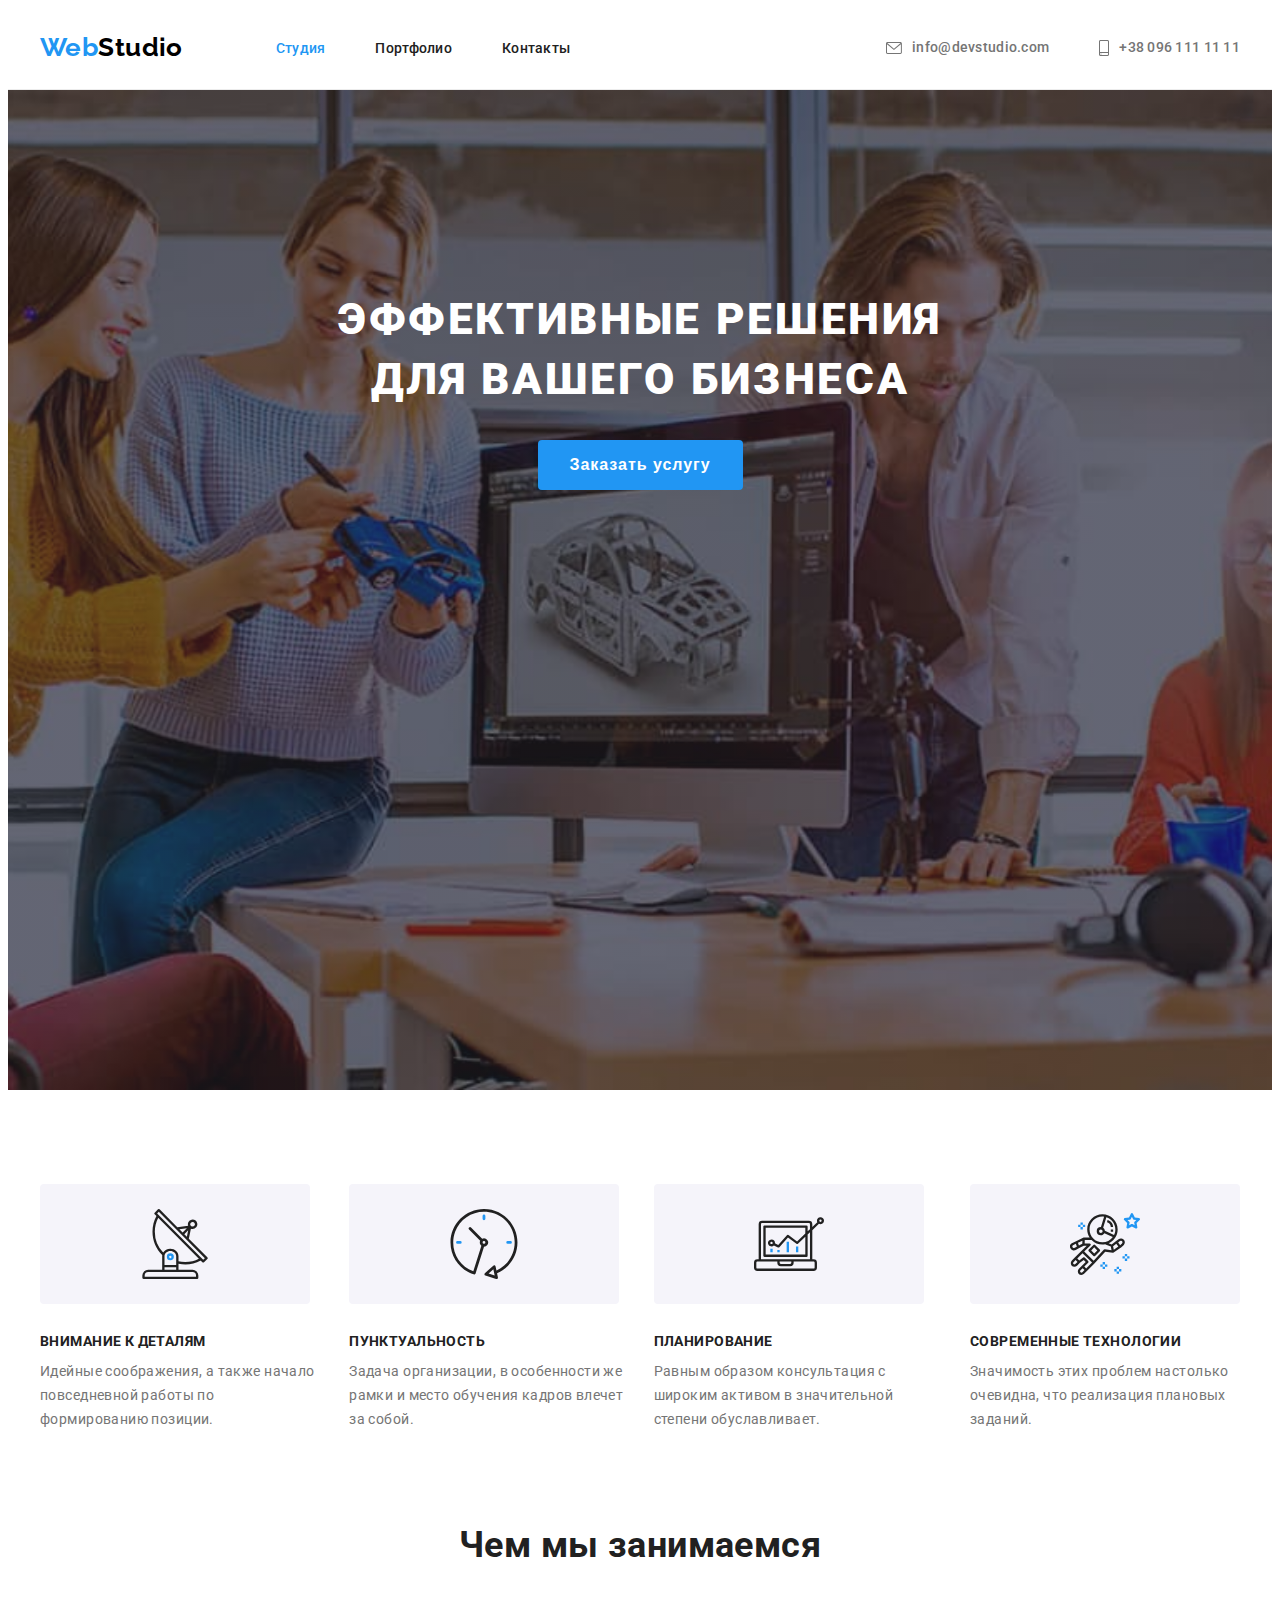
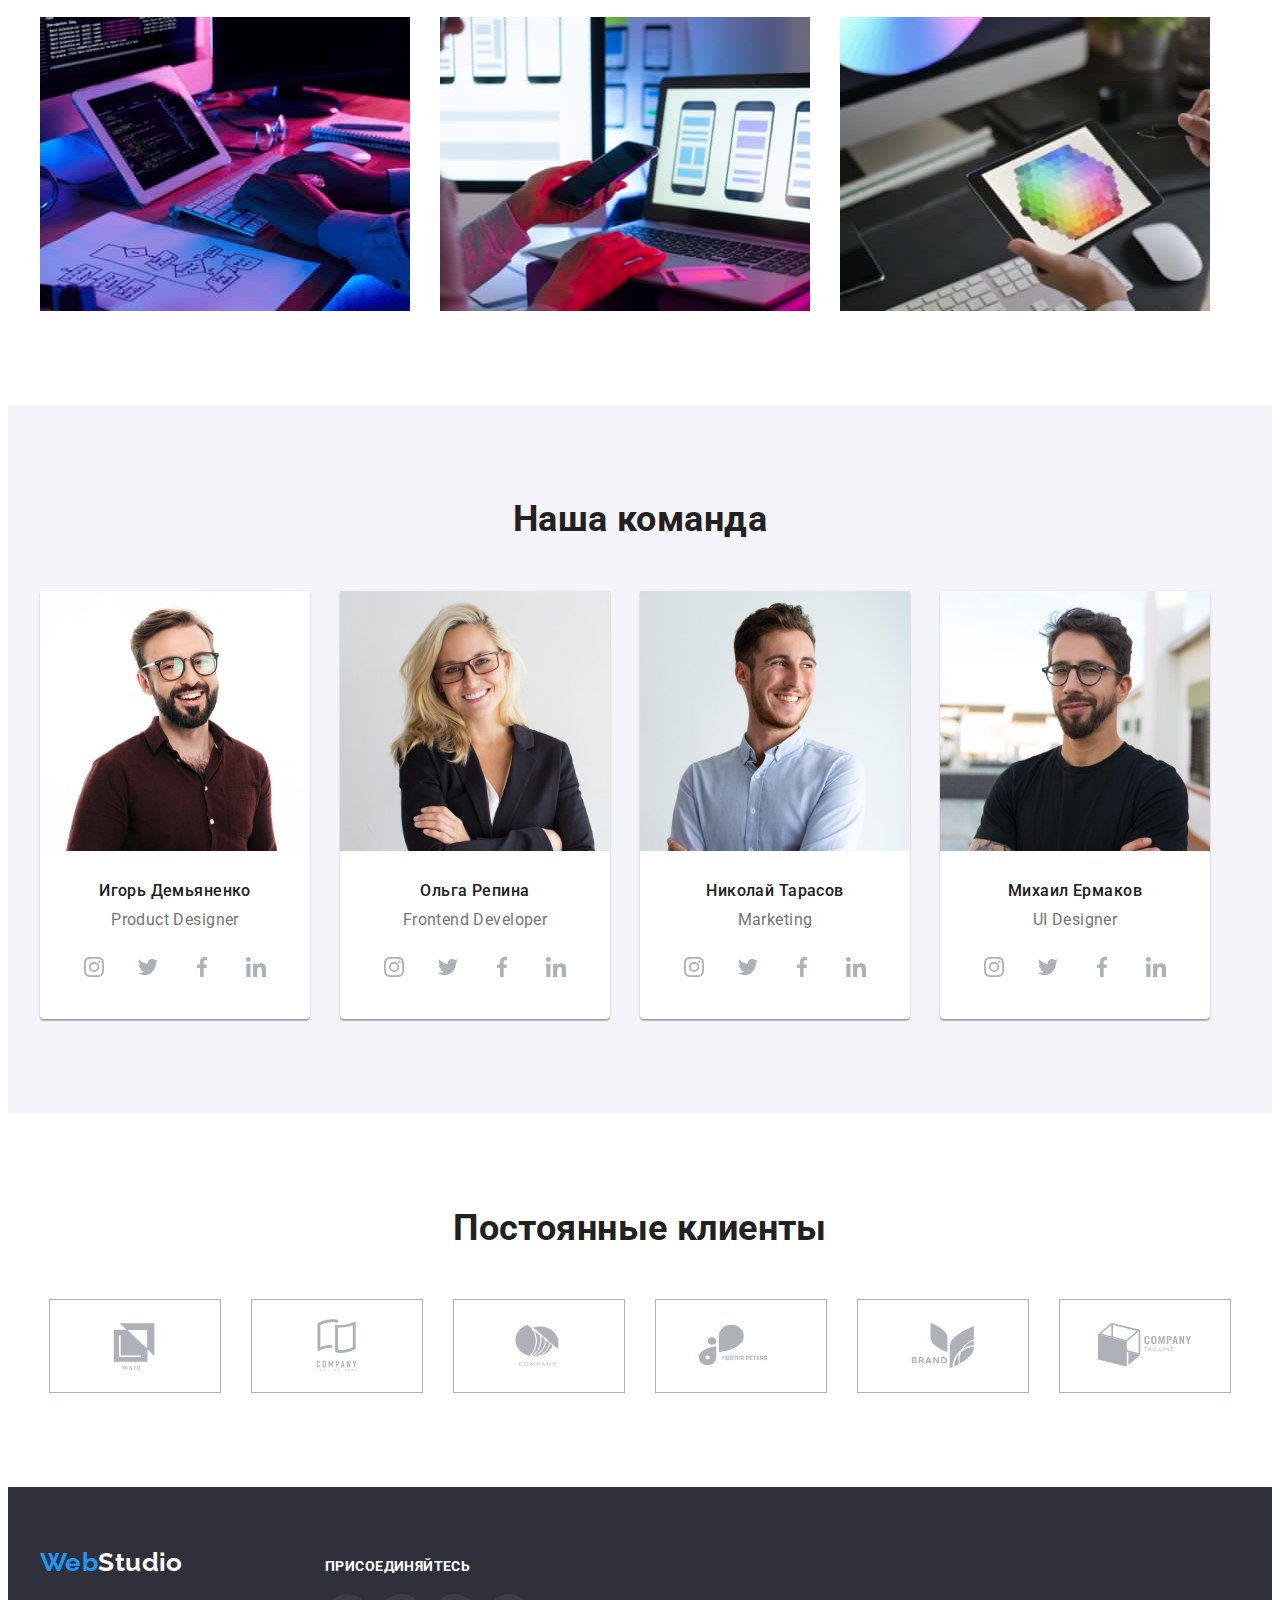
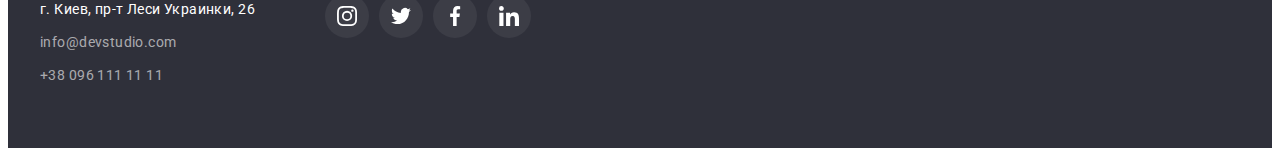
==== commit accebe27: "for checking" ====
--- a/index.html
+++ b/index.html
@@ -290,42 +290,42 @@
 					<ul class="clients-list list">
 						<li class="clients-list-item">
 							<a href="" class="clients-logo-link link">
-								<svg class="clients-logo-icon" width="170" height="92">
+								<svg class="clients-logo-icon" width="106" height="60">
 									<use href="./images/symbol-defs.svg#icon-Logo-1"></use>
 								</svg>
 							</a>
 						</li>
 						<li class="clients-list-item">
 							<a href="" class="clients-logo-link link">
-								<svg class="clients-logo-icon" width="170" height="92">
+								<svg class="clients-logo-icon" width="106" height="60">
 									<use href="./images/symbol-defs.svg#icon-Logo-2"></use>
 								</svg>
 							</a>
 						</li>
 						<li class="clients-list-item">
 							<a href="" class="clients-logo-link link">
-								<svg class="clients-logo-icon" width="170" height="92">
+								<svg class="clients-logo-icon" width="106" height="60">
 									<use href="./images/symbol-defs.svg#icon-Logo-3"></use>
 								</svg>
 							</a>
 						</li>
 						<li class="clients-list-item">
 							<a href="" class="clients-logo-link link">
-								<svg class="clients-logo-icon" width="170" height="92">
+								<svg class="clients-logo-icon" width="106" height="60">
 									<use href="./images/symbol-defs.svg#icon-Logo-4"></use>
 								</svg>
 							</a>
 						</li>
 						<li class="clients-list-item">
 							<a href="" class="clients-logo-link link">
-								<svg class="clients-logo-icon" width="170" height="92">
+								<svg class="clients-logo-icon" width="106" height="60">
 									<use href="./images/symbol-defs.svg#icon-Logo-5"></use>
 								</svg>
 							</a>
 						</li>
 						<li class="clients-list-item">
 							<a href="" class="clients-logo-link link">
-								<svg class="clients-logo-icon" width="170" height="92">
+								<svg class="clients-logo-icon" width="106" height="60">
 									<use href="./images/symbol-defs.svg#icon-Logo-6"></use>
 								</svg>
 							</a>
--- a/css/styles.css
+++ b/css/styles.css
@@ -328,8 +328,8 @@
 	gap: 30px;
 }
 .clients-logo-link {
-	width: 106px;
-	height: 60px;
+	width: 170px;
+	height: 92px;
 	border: 1px solid var(--color-soc-icons);
 
 	display: flex;
@@ -374,7 +374,6 @@
 	font-weight: 400;
 	line-height: 1.7;
 	font-style: normal;
-	margin-right: 70px;
 }
 address {
 	font-style: normal;
@@ -396,8 +395,6 @@
 	color: var(--accent-color);
 }
 .adition {
-	padding-top: 12px;
-	padding-bottom: 40px;
 }
 .add {
 	font-weight: 700;
@@ -415,13 +412,6 @@
 	gap: 10px;
 }
 .sotial-items {
-	width: 44px;
-	height: 44px;
-	border-radius: 50%;
-	background-color: #ffffff10;
-	display: flex;
-	align-items: center;
-	justify-content: center;
 }
 .sotial-links {
 	fill: var(--main-title-color);
@@ -433,8 +423,8 @@
 	align-items: center;
 	justify-content: center;
 }
-.sotial-items:hover,
-.sotial-items:focus {
+.sotial-links:hover,
+.sotial-links:focus {
 	background-color: var(--accent-color);
 }
 /* -----------------------------ПОРТФОЛИО------------------------------- */
